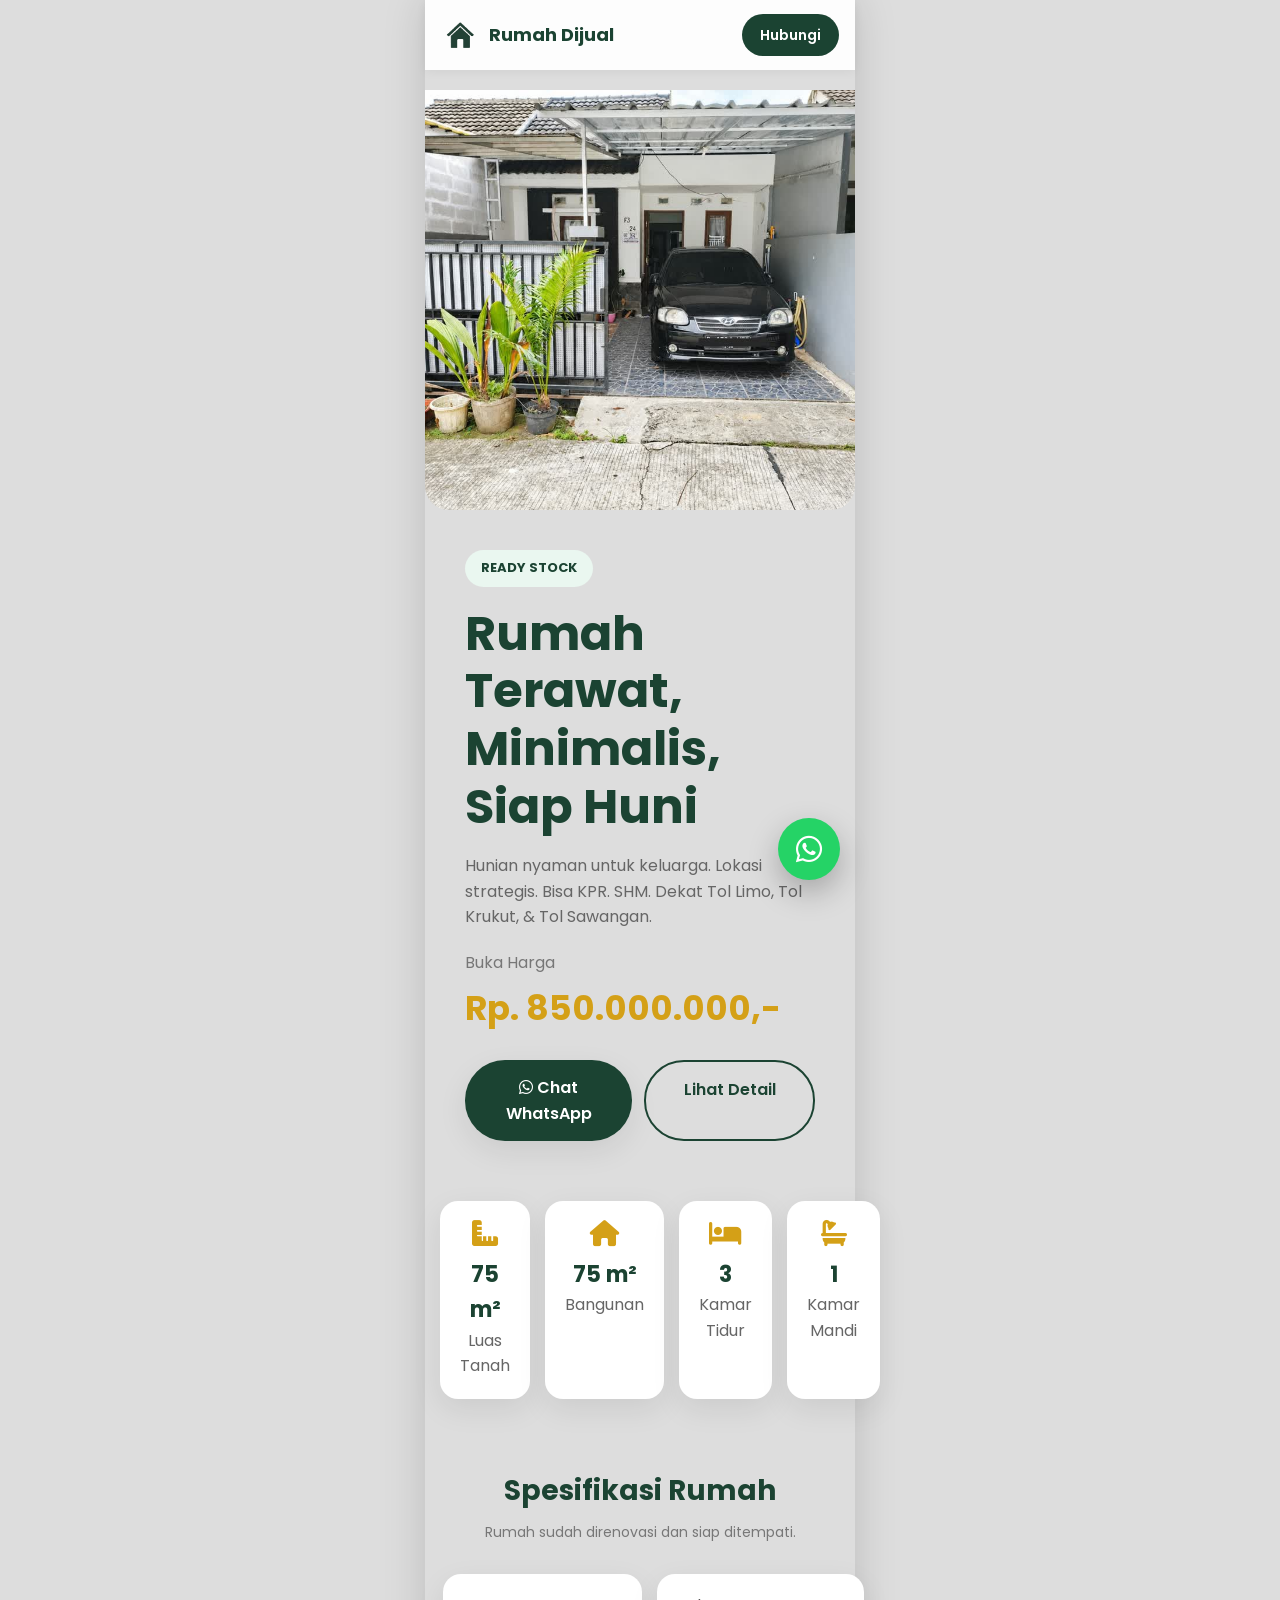
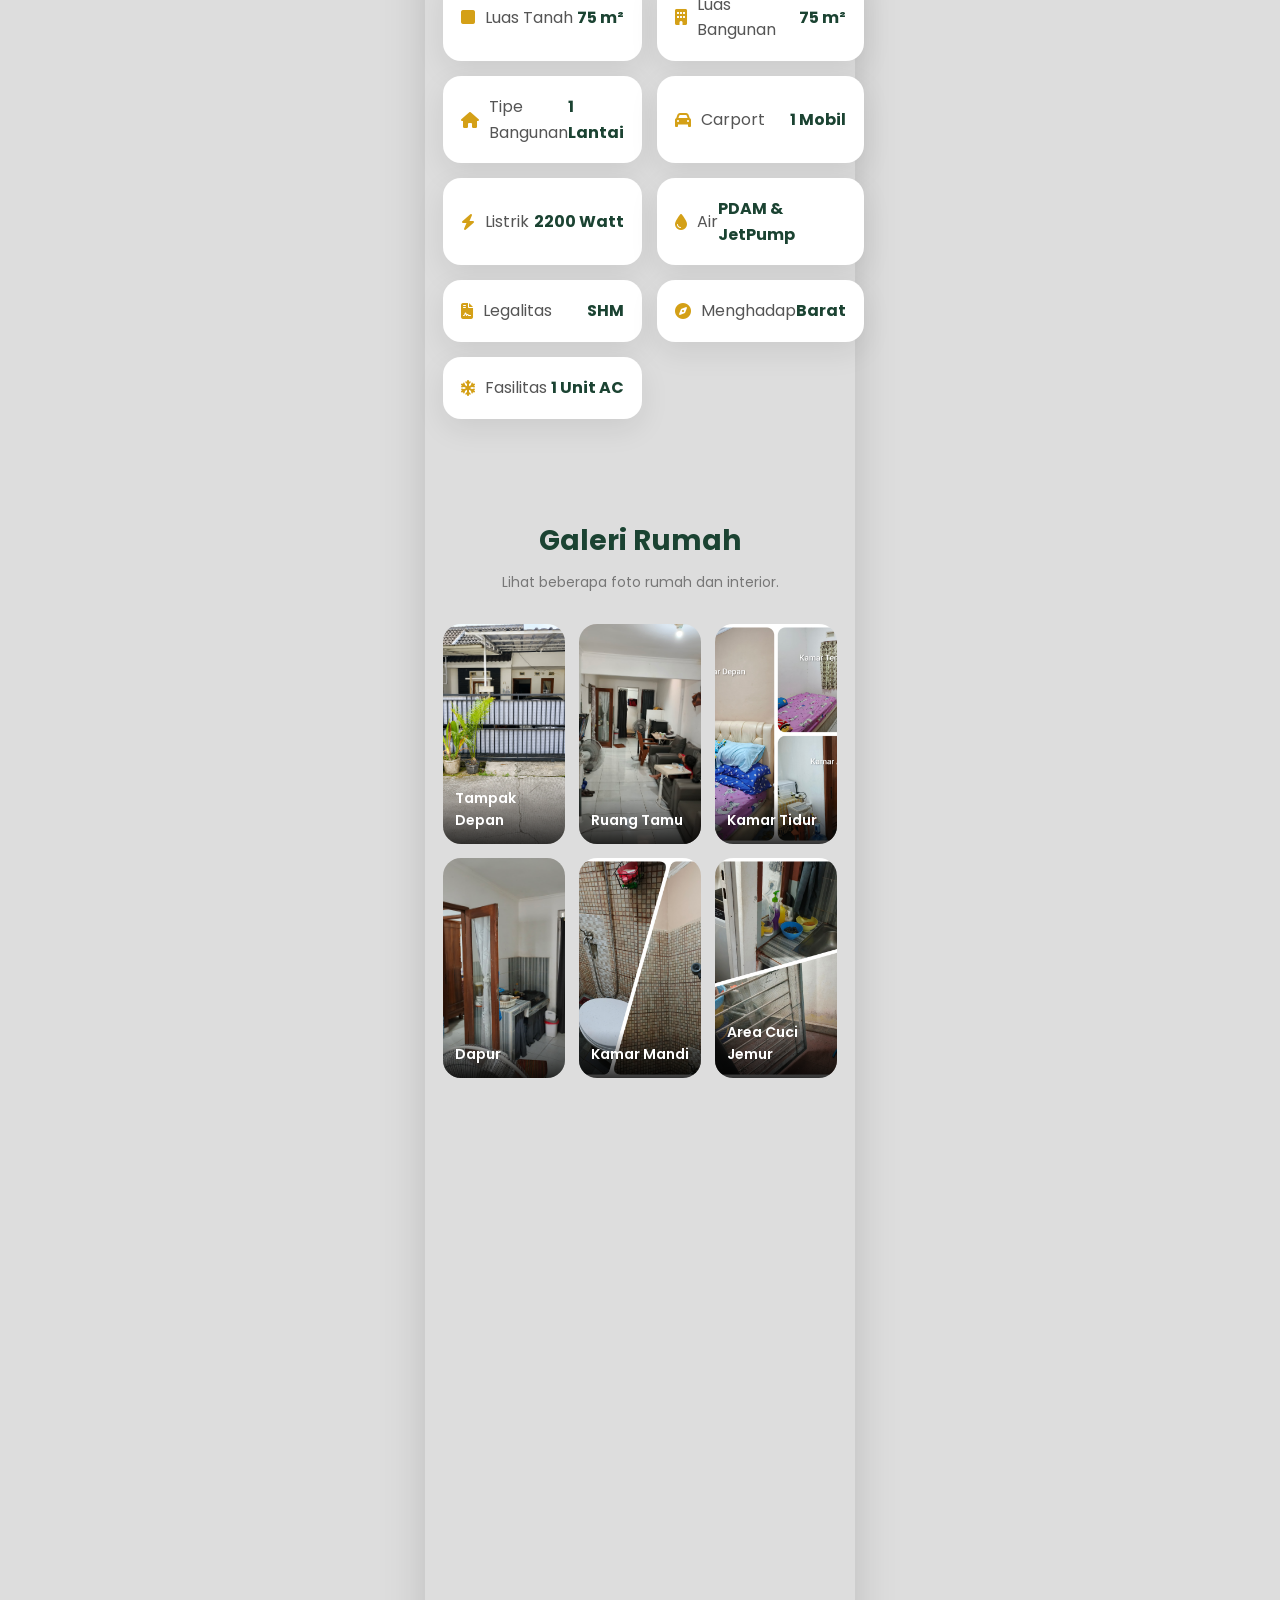
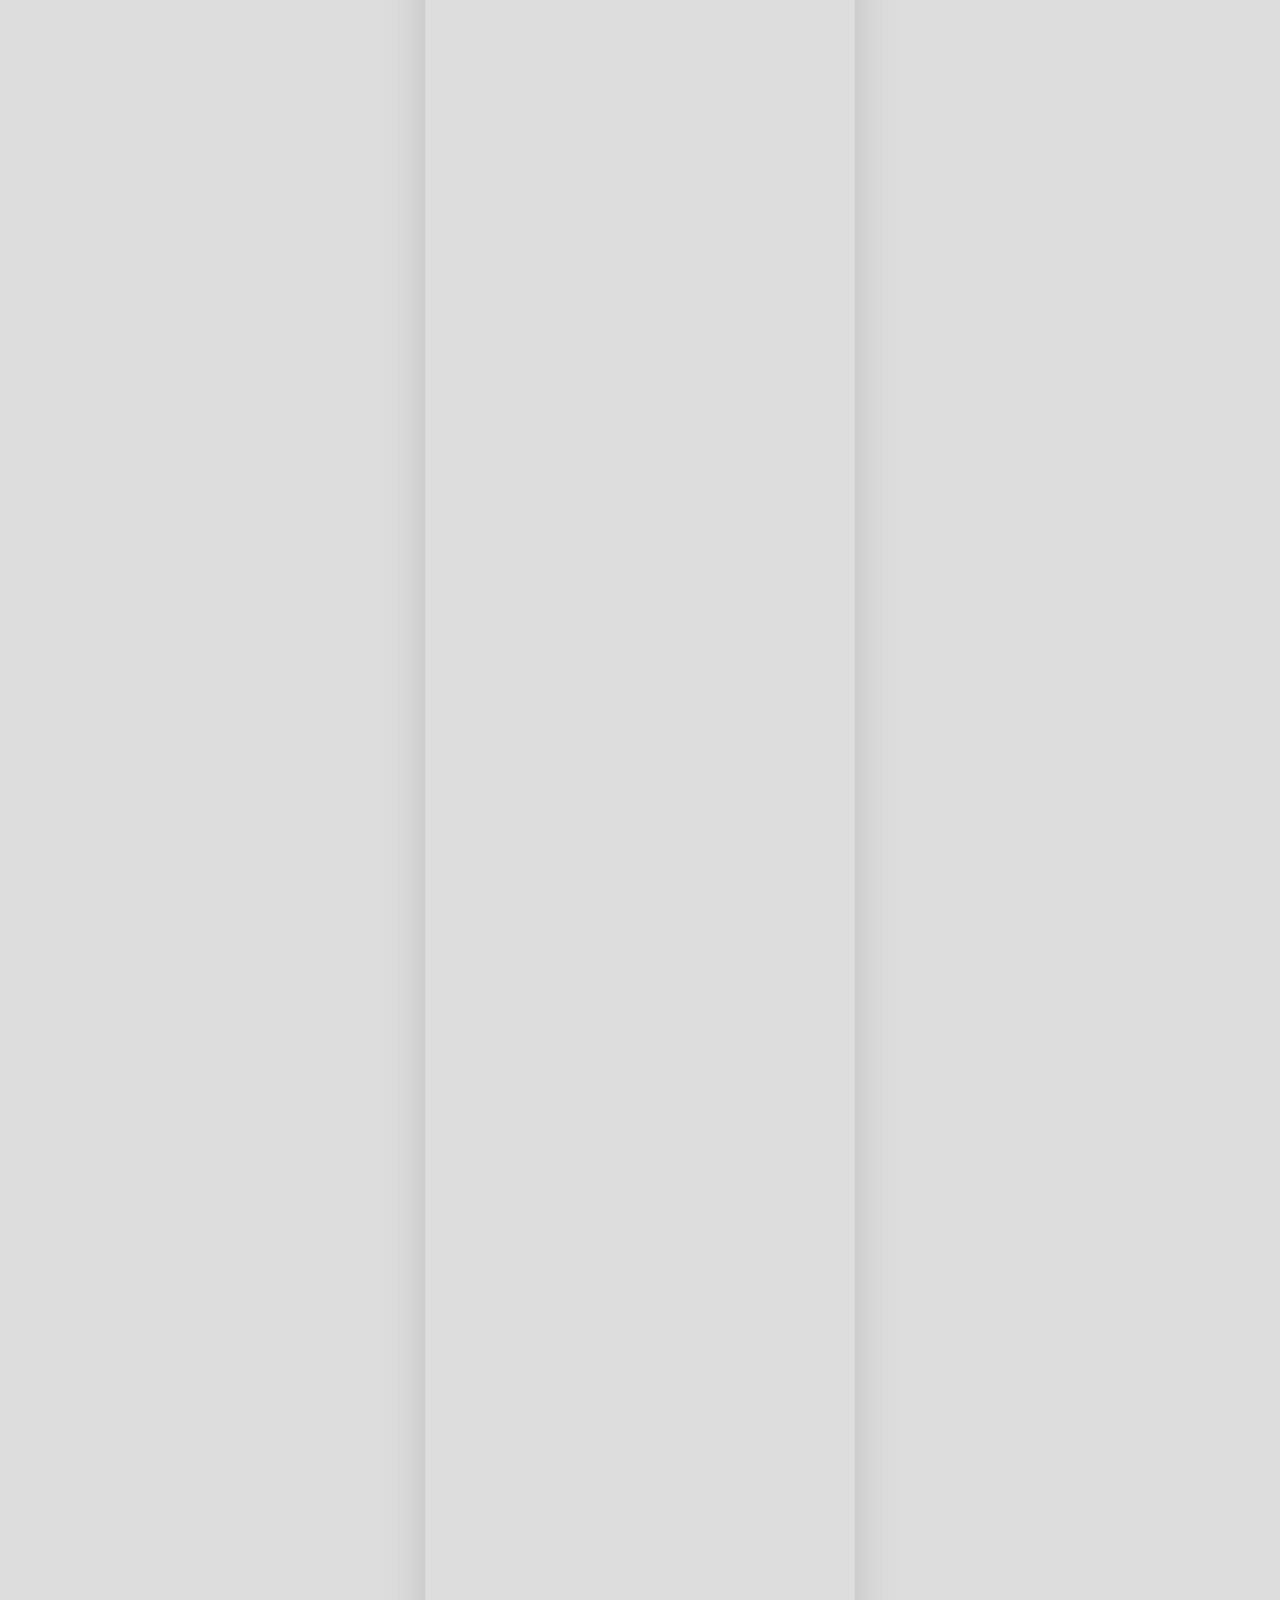
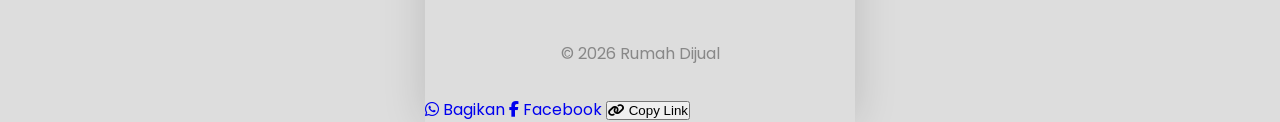
==== index.html @ dcd22172 "Update index.html" ====
<!DOCTYPE html>
<html lang="id">

<head>

    <!-- Primary Meta Tags -->
<meta charset="UTF-8">
<meta name="viewport" content="width=device-width, initial-scale=1.0">    
<title>
Rumah Dijual Cinere Residence Depok | SHM | 3 KT | Rp850 Juta
</title>
<meta name="title" content="Rumah Dijual, Siap Huni, Terawat, 850jt, Cinere Residence">

<!-- Open Graph / Facebook -->
<meta property="og:type" content="website">
<meta property="og:url" content="https://rontob.github.io/rumah-cires-f3-24/">
<meta property="og:title" content="Rumah Dijual, Siap Huni, Terawat, 850jt">
<meta property="og:description" content="Rumah Dijual, Siap Huni, Terawat, 850jt, di Cinere Residence, luas 75m².">
<meta property="og:image" content="https://rontob.github.io/rumah-cires-f3-24/images/cover.jpg">
<meta property="og:image:secure_url" content="https://rontob.github.io/rumah-cires-f3-24/images/cover.jpg">
<meta property="og:image:type" content="image/jpeg">
<meta property="og:site_name" content="Rumah Dijual, Siap Huni, Terawat, 850jt">
<meta property="og:locale" content="id_ID">

<!-- Twitter Card -->
<meta name="twitter:card" content="summary_large_image">
<meta name="twitter:url" content="https://rontob.github.io/rumah-cires-f3-24/">
<meta name="twitter:title" content="Rumah Dijual, Siap Huni, Terawat, 850jt, di Cinere Residence, luas 75m².">
<meta name="twitter:description" content="Rumah Dijual, Siap Huni, Terawat, 850jt, di Cinere Residence, luas 75m²..">
<meta name="twitter:image" content="https://rontob.github.io/rumah-cires-f3-24/images/cover.jpg">

<!-- Additional SEO -->
<meta name="keywords" content="rumah dijual Cinere Residence, rumah dijual Cinere, rumah siap huni, rumah SHM, rumah dekat tol Cinere, rumah Depok, rumah Limo, rumah Meruyung">
<meta name="author" content="Ronald 083897906925">
<meta name="robots" content="index, follow">

<link rel="canonical" href="https://rontob.github.io/rumah-cires-f3-24/">

<link rel="icon" type="image/png" href="images/logo.png">
    

    <meta name="description"
        content="Rumah dijual siap huni dengan lokasi strategis, SHM, bisa KPR, dekat sekolah, rumah sakit dan pusat perbelanjaan.">

    <meta name="theme-color"
        content="#1B4332">

    <!-- Google Font -->

    <link rel="preconnect"
        href="https://fonts.googleapis.com">

    <link rel="preconnect"
        href="https://fonts.gstatic.com"
        crossorigin>

    <link href="https://fonts.googleapis.com/css2?family=Poppins:wght@300;400;500;600;700;800&display=swap"
        rel="stylesheet">

    <!-- Font Awesome -->

    <link rel="stylesheet"
        href="https://cdnjs.cloudflare.com/ajax/libs/font-awesome/6.7.2/css/all.min.css">

    <!-- CSS -->

    <link rel="stylesheet"
        href="style.css">

</head>

<body>

<!-- ========================= -->

<header class="header">

<nav class="navbar">

<div class="logo">

<img src="images/logo.png"
     alt="Logo">

<span>Rumah Dijual</span>

</div>

<a href="https://wa.me/6283897906925?text=Halo%20Pak,%20saya%20tertarik%20dengan%20rumah%20di%20Cinere%20Residence."
class="btn-nav">

Hubungi

</a>

</nav>

</header>

<!-- ========================= -->

<section class="hero">

<img
src="images/cover.jpg"
alt="Rumah Dijual"
class="hero-image"
loading="eager" fetchpriority="high">

<div class="hero-content">

<span class="badge">

READY STOCK

</span>

<h1>

Rumah Terawat, Minimalis, Siap Huni

</h1>

<p>

Hunian nyaman untuk keluarga.

Lokasi strategis.

Bisa KPR.

SHM.

Dekat Tol Limo, Tol Krukut, & Tol Sawangan.

</p>

<div class="price">

Buka Harga

<strong>

Rp. 850.000.000,-

</strong>

</div>

<div class="hero-button">

<a

href="https://wa.me/6283897906925?text=Halo%20Pak,%20saya%20tertarik%20dengan%20rumah%20di%20Cinere%20Residence."

class="btn-primary">

<i class="fab fa-whatsapp"></i>

Chat WhatsApp

</a>

<a

href="#spesifikasi"

class="btn-secondary">

Lihat Detail

</a>

</div>

</div>

</section>

<!-- ========================= -->

<section class="quick-info">

<div class="item">

<i class="fa-solid fa-ruler-combined"></i>

<h3>

75 m²

</h3>

<p>

Luas Tanah

</p>

</div>

<div class="item">

<i class="fa-solid fa-house"></i>

<h3>

75 m²

</h3>

<p>

Bangunan

</p>

</div>

<div class="item">

<i class="fa-solid fa-bed"></i>

<h3>

3

</h3>

<p>

Kamar Tidur

</p>

</div>

<div class="item">

<i class="fa-solid fa-bath"></i>

<h3>

1

</h3>

<p>

Kamar Mandi

</p>

</div>

</section>

<!-- ========================= -->

<section
id="spesifikasi"
class="section">

<div class="section-title">

<h2>

Spesifikasi Rumah

</h2>

<p>

Rumah sudah direnovasi dan siap ditempati.

</p>

</div>

<div class="spec-card">

<div>

<i class="fa-solid fa-square"></i>

<span>

Luas Tanah

</span>

<strong>

75 m²

</strong>

</div>

<div>

<i class="fa-solid fa-building"></i>

<span>

Luas Bangunan

</span>

<strong>

75 m²

</strong>

</div>
    <div>

    <i class="fa-solid fa-house"></i>

    <span>

        Tipe Bangunan

    </span>

    <strong>

        1 Lantai

    </strong>

    </div>

<div>

<i class="fa-solid fa-car"></i>

<span>

Carport

</span>

<strong>

1 Mobil

</strong>

</div>

<div>

<i class="fa-solid fa-bolt"></i>

<span>

Listrik

</span>

<strong>

2200 Watt

</strong>

</div>

<div>

<i class="fa-solid fa-droplet"></i>

<span>

Air

</span>

<strong>

PDAM & JetPump

</strong>

</div>

<div>

<i class="fa-solid fa-file-contract"></i>

<span>

Legalitas

</span>

<strong>

SHM

</strong>

</div>
     <div>
        <i class="fa-solid fa-compass"></i>
        <span>Menghadap</span>
        <strong>Barat</strong>
    </div>

    <div>
        <i class="fa-solid fa-snowflake"></i>
        <span>Fasilitas</span>
        <strong>1 Unit AC</strong>
    </div>

</div>

</section>

<!-- ====== BAGIAN 2 DIMULAI DI SINI ====== -->


<!-- ========================= -->
<!-- GALERI -->
<!-- ========================= -->

    
    <section id="gallery" class="section">

    <div class="section-title">
        <h2>Galeri Rumah</h2>
        <p>Lihat beberapa foto rumah dan interior.</p>
    </div>

    <div class="gallery">

        <div class="gallery-item">
            <img src="images/depan.jpg"
                 alt="Tampak Depan Rumah"
                 loading="lazy"
                 onclick="openImage(this.src)">
            <div class="gallery-caption">Tampak Depan</div>
        </div>

        <div class="gallery-item">
            <img src="images/ruangtamu.jpg"
                 alt="Ruang Tamu"
                 loading="lazy"
                 onclick="openImage(this.src)">
            <div class="gallery-caption">Ruang Tamu</div>
        </div>

        <div class="gallery-item">
            <img src="images/kamartidur.jpg"
                 alt="Kamar Tidur"
                 loading="lazy"
                 onclick="openImage(this.src)">
            <div class="gallery-caption">Kamar Tidur</div>
        </div>

        <div class="gallery-item">
            <img src="images/dapur.jpg"
                 alt="Dapur"
                 loading="lazy"
                 onclick="openImage(this.src)">
            <div class="gallery-caption">Dapur</div>
        </div>

        <div class="gallery-item">
            <img src="images/kamarmandi.jpg"
                 alt="Kamar Mandi"
                 loading="lazy"
                 onclick="openImage(this.src)">
            <div class="gallery-caption">Kamar Mandi</div>
        </div>

        <div class="gallery-item">
            <img src="images/cuci.jpg"
                 alt="Area Cuci Jemur"
                 loading="lazy"
                 onclick="openImage(this.src)">
            <div class="gallery-caption">Area Cuci Jemur</div>
        </div>

    </div>

    </section>

<!-- ========================= -->
<!-- VIDEO -->
<!-- ========================= -->

<section class="section">

    <div class="section-title">

        <h2>Video Rumah</h2>

        <p>
            Tonton video rumah agar lebih jelas.
        </p>

    </div>

    <div class="video-box">

        <iframe
            src="https://www.youtube.com/embed/VIDEO_ID"
            title="Video Rumah"
            loading="lazy"
            allowfullscreen>
        </iframe>

    </div>

</section>


<!-- ========================= -->
<!-- KEUNGGULAN -->
<!-- ========================= -->

<section id="keunggulan" class="section">

    <div class="section-title">
        <h2>Kenapa Memilih Rumah Ini?</h2>
        <p>Beberapa keunggulan yang membuat rumah ini layak menjadi pilihan.</p>
    </div>

    <div class="feature-list">

        <div class="feature-item">
            <i class="fa-solid fa-location-dot"></i>
            <span>Dekat Jalan Raya (±1,2 km)</span>
        </div>

        <div class="feature-item">
            <i class="fa-solid fa-school"></i>
            <span>Dekat Sekolah</span>
        </div>

        <div class="feature-item">
            <i class="fa-solid fa-hospital"></i>
            <span>Dekat Klinik &amp; Rumah Sakit</span>
        </div>

        <div class="feature-item">
            <i class="fa-solid fa-cart-shopping"></i>
            <span>Dekat Mall &amp; Minimarket</span>
        </div>

        <div class="feature-item">
            <i class="fa-solid fa-shield"></i>
            <span>Lingkungan Aman dengan Keamanan 24 Jam</span>
        </div>

        <div class="feature-item">
            <i class="fa-solid fa-tree"></i>
            <span>Bebas Banjir</span>
        </div>

    </div>

</section>

<!-- ========================= -->
<!-- LOKASI -->
<!-- ========================= -->

<section id="lokasi" class="section">

    <div class="section-title">
        <h2>Lokasi Rumah</h2>
        <p>Lokasi strategis, mudah dijangkau, dan dekat berbagai fasilitas umum.</p>
    </div>

    <div class="map">

        <iframe
            src="https://www.google.com/maps/embed?pb=!1m17!1m12!1m3!1d3965.157348063048!2d106.76139607499174!3d-6.373677993616572!2m3!1f0!2f0!3f0!3m2!1i1024!2i768!4f13.1!3m2!1m1!2zNsKwMjInMjUuMiJTIDEwNsKwNDUnNTAuMyJF!5e0!3m2!1sen!2sid!4v1782669555324!5m2!1sen!2sid"
            loading="lazy"
            allowfullscreen
            referrerpolicy="strict-origin-when-cross-origin"
            title="Lokasi Rumah Dijual Cinere Residence">
        </iframe>

    </div>

</section>

<!-- ========================= -->
<!-- CALL TO ACTION -->
<!-- ========================= -->

<section class="cta">

<h2>

Tertarik Dengan Rumah Ini?

</h2>

<p>

Hubungi kami sekarang dan jadwalkan survey lokasi.

</p>

<a
href="https://wa.me/6283897906925?text=Halo%20Pak,%20saya%20tertarik%20dengan%20rumah%20di%20Cinere%20Residence."
class="btn-primary">

<i class="fab fa-whatsapp"></i>

Chat Sekarang

</a>

</section>

<!-- ========================= -->
<!-- FOOTER -->
<!-- ========================= -->

<footer>

<p>

© 2026 Rumah Dijual

</p>

</footer>

<!-- ========================= -->
<!-- FLOATING WHATSAPP -->
<!-- ========================= -->

<a
href="https://wa.me/6283897906925?text=Halo%20Pak,%20saya%20tertarik%20dengan%20rumah%20di%20Cinere%20Residence."
class="floating-wa">

<i class="fab fa-whatsapp"></i>

</a>

<script src="script.js"></script>
    <!-- LIGHTBOX -->

<div id="imageModal" class="image-modal">

    <span class="close-btn" onclick="closeImage()">&times;</span>

    <img id="modalImg">

</div>
    <!-- ========================= -->
<!-- SHARE -->
<!-- ========================= -->

<div class="share-buttons">

    <a href="#" id="shareWhatsapp" class="share-btn whatsapp">
        <i class="fab fa-whatsapp"></i>
        Bagikan
    </a>

    <a href="#" id="shareFacebook" class="share-btn facebook">
        <i class="fab fa-facebook-f"></i>
        Facebook
    </a>

    <button id="copyLink" class="share-btn copy">
        <i class="fa-solid fa-link"></i>
        Copy Link
    </button>

</div>

</body>
</html>
---- style.css ----
/* ======================================================
   LANDING PAGE RUMAH
   STYLE.CSS
   Mobile First
====================================================== */

/* =========================
   RESET
========================= */

*{
    margin:0;
    padding:0;
    box-sizing:border-box;
}

:root{
    --primary:#1B4332;
    --secondary:#D4A017;
    --white:#fff;
    --gray:#777;
    --light:#f5f5f5;
    --radius:18px;
    --shadow:0 10px 30px rgba(0,0,0,.08);
}

html{
    scroll-behavior:smooth;
}

body{
    font-family:'Poppins',sans-serif;
    background:#F7F8FA;
    color:#222;
    line-height:1.6;
}

img{
    width:100%;
    display:block;
    transition:.35s;
}

img:hover{
    filter:brightness(1.03);
}

a{
    text-decoration:none;
}

/* =========================
   SECTION
========================= */

.section{
    padding:50px 18px;
}

.section-title{
    text-align:center;
    margin-bottom:30px;
}

.section-title h2{
    font-size:28px;
    color:var(--primary);
    margin-bottom:8px;
}

.section-title p{
    color:var(--gray);
    font-size:14px;
}

/* =========================
   NAVBAR
========================= */

.header{
    position:fixed;
    top:0;
    left:0;
    width:100%;
    z-index:999;
    background:rgba(255,255,255,.92);
    backdrop-filter:blur(10px);
    box-shadow:0 2px 10px rgba(0,0,0,.05);
}

.navbar{
    height:70px;
    padding:0 16px;
    display:flex;
    justify-content:space-between;
    align-items:center;
}

.logo{
    display:flex;
    align-items:center;
    gap:10px;
    color:var(--primary);
    font-weight:700;
    font-size:18px;
}

.logo img{
    width:38px;
    height:38px;
    border-radius:50%;
}

.btn-nav{
    background:var(--primary);
    color:#fff;
    padding:10px 18px;
    border-radius:30px;
    font-size:14px;
    font-weight:600;
    transition:.3s;
}

.btn-nav:hover{
    background:#255b46;
}

/* =========================
   HERO
========================= */

.hero{
    padding-top:90px;
}

.hero-image{
    height:260px;
    object-fit:cover;
    border-radius:0 0 24px 24px;
}

.hero-content{
    padding:20px;
}

.badge{
    display:inline-block;
    background:#EAF7F0;
    color:var(--primary);
    padding:8px 16px;
    border-radius:30px;
    font-size:13px;
    font-weight:700;
    margin-bottom:18px;
}

.hero-content h1{
    font-size:34px;
    line-height:1.2;
    color:var(--primary);
    margin-bottom:18px;
}

.hero-content p{
    color:#666;
    margin-bottom:20px;
}

.price{
    margin-bottom:25px;
    color:#777;
}

.price strong{
    display:block;
    margin-top:5px;
    font-size:34px;
    color:var(--secondary);
}

/* =========================
   BUTTON
========================= */

.hero-button{
    display:flex;
    gap:12px;
    flex-wrap:wrap;
}

.btn-primary,
.btn-secondary{
    flex:1;
    padding:15px;
    border-radius:40px;
    text-align:center;
    font-weight:600;
    transition:.3s;
}

.btn-primary{
    background:var(--primary);
    color:#fff;
    box-shadow:var(--shadow);
}

.btn-primary:hover{
    transform:translateY(-3px);
}

.btn-secondary{
    border:2px solid var(--primary);
    color:var(--primary);
}

.btn-secondary:hover{
    background:var(--primary);
    color:#fff;
}

/* =========================
   QUICK INFO
========================= */

.quick-info{
    padding:20px 15px;
    display:grid;
    grid-template-columns:repeat(2,1fr);
    gap:15px;
}

.quick-info .item{
    background:#fff;
    border-radius:18px;
    padding:20px;
    text-align:center;
    box-shadow:var(--shadow);
    transition:.3s;
}

.quick-info .item:hover{
    transform:translateY(-5px);
}

.quick-info i{
    font-size:26px;
    color:var(--secondary);
    margin-bottom:10px;
}

.quick-info h3{
    font-size:22px;
    color:var(--primary);
}

.quick-info p{
    color:#666;
}

/* =========================
   SPESIFIKASI
========================= */

.spec-card{
    display:grid;
    gap:15px;
}

.spec-card div{
    background:#fff;
    padding:18px;
    border-radius:18px;
    display:flex;
    justify-content:space-between;
    align-items:center;
    box-shadow:var(--shadow);
}

.spec-card i{
    color:var(--secondary);
    margin-right:10px;
}

.spec-card span{
    flex:1;
    color:#555;
}

.spec-card strong{
    color:var(--primary);
}

/* =========================
   GALLERY
========================= */

.gallery{
    display:grid;
    grid-template-columns:repeat(2,1fr);
    gap:14px;
}

.gallery-item{
    position:relative;
    overflow:hidden;
    border-radius:18px;
}

.gallery-item img{
    height:170px;
    object-fit:cover;
    cursor:pointer;
    box-shadow:var(--shadow);
}

.gallery-item:hover img{
    transform:scale(1.05);
}

.gallery-caption{
    position:absolute;
    left:0;
    right:0;
    bottom:0;
    padding:12px;
    color:#fff;
    font-size:14px;
    font-weight:600;
    background:linear-gradient(transparent,rgba(0,0,0,.8));
}

/* =========================
   VIDEO
========================= */

.video-box{
    overflow:hidden;
    border-radius:22px;
    box-shadow:var(--shadow);
}

.video-box iframe{
    width:100%;
    aspect-ratio:16/9;
    border:none;
}

/* =========================
   FEATURE
========================= */

.feature-list{
    display:grid;
    gap:15px;
}

.feature-item{
    background:#fff;
    padding:18px;
    border-radius:18px;
    display:flex;
    align-items:center;
    gap:15px;
    font-weight:500;
    box-shadow:var(--shadow);
    transition:.3s;
}

.feature-item:hover{
    transform:translateY(-4px);
}

.feature-item i{
    width:30px;
    text-align:center;
    color:var(--secondary);
    font-size:24px;
}

/* =========================
   MAP
========================= */

.map{
    overflow:hidden;
    border-radius:22px;
    box-shadow:var(--shadow);
}

.map iframe{
    width:100%;
    height:320px;
    border:0;
}

/* =========================
   CTA
========================= */

.cta{
    margin:40px 18px;
    padding:35px 20px;
    text-align:center;
    border-radius:25px;
    color:#fff;
    background:linear-gradient(135deg,var(--primary),#295845);
}

.cta h2{
    font-size:28px;
    margin-bottom:10px;
}

.cta p{
    margin-bottom:25px;
}

/* =========================
   FOOTER
========================= */

footer{
    padding:30px;
    text-align:center;
    color:#888;
}

/* =========================
   FLOATING WA
========================= */

.floating-wa{
    position:fixed;
    right:18px;
    bottom:20px;
    width:62px;
    height:62px;
    border-radius:50%;
    background:#25D366;
    display:flex;
    justify-content:center;
    align-items:center;
    font-size:30px;
    color:#fff;
    box-shadow:0 12px 30px rgba(0,0,0,.25);
    z-index:999;
    animation:waFloat 2s infinite;
}

@keyframes waFloat{
    0%,100%{transform:translateY(0);}
    50%{transform:translateY(-6px);}
}

/* =========================
   SCROLL ANIMATION
========================= */

.hidden{
    opacity:0;
    transform:translateY(30px);
    transition:.8s;
}

.show{
    opacity:1;
    transform:translateY(0);
}

/* =========================
   LIGHTBOX
========================= */

.image-modal{
    position:fixed;
    inset:0;
    background:rgba(0,0,0,.9);
    display:none;
    justify-content:center;
    align-items:center;
    padding:20px;
    z-index:99999;
}

.image-modal img{
    max-width:100%;
    max-height:90%;
    border-radius:20px;
    animation:zoom .3s;
}

.close-btn{
    position:absolute;
    top:20px;
    right:25px;
    color:#fff;
    font-size:45px;
    cursor:pointer;
}

@keyframes zoom{
    from{
        transform:scale(.7);
        opacity:0;
    }
    to{
        transform:scale(1);
        opacity:1;
    }
}

/* =========================
   SCROLLBAR
========================= */

::-webkit-scrollbar{
    width:8px;
}

::-webkit-scrollbar-thumb{
    background:var(--primary);
    border-radius:20px;
}

::-webkit-scrollbar-track{
    background:#eee;
}

/* =========================
   TABLET
========================= */

@media (min-width:768px){

.hero-image{
    height:420px;
}

.hero-content{
    padding:40px;
}

.hero-content h1{
    font-size:48px;
}

.quick-info{
    grid-template-columns:repeat(4,1fr);
}

.spec-card{
    grid-template-columns:repeat(2,1fr);
}

.gallery{
    grid-template-columns:repeat(3,1fr);
}

.gallery-item img{
    height:220px;
}

}

/* =========================
   DESKTOP
========================= */

@media (min-width:1024px){

body{
    max-width:430px;
    margin:auto;
    background:#ddd;
    min-height:100vh;
    box-shadow:0 0 40px rgba(0,0,0,.15);
}

.header{
    max-width:430px;
    left:50%;
    transform:translateX(-50%);
}

.floating-wa{
    right:calc(50% - 200px);
}

   }
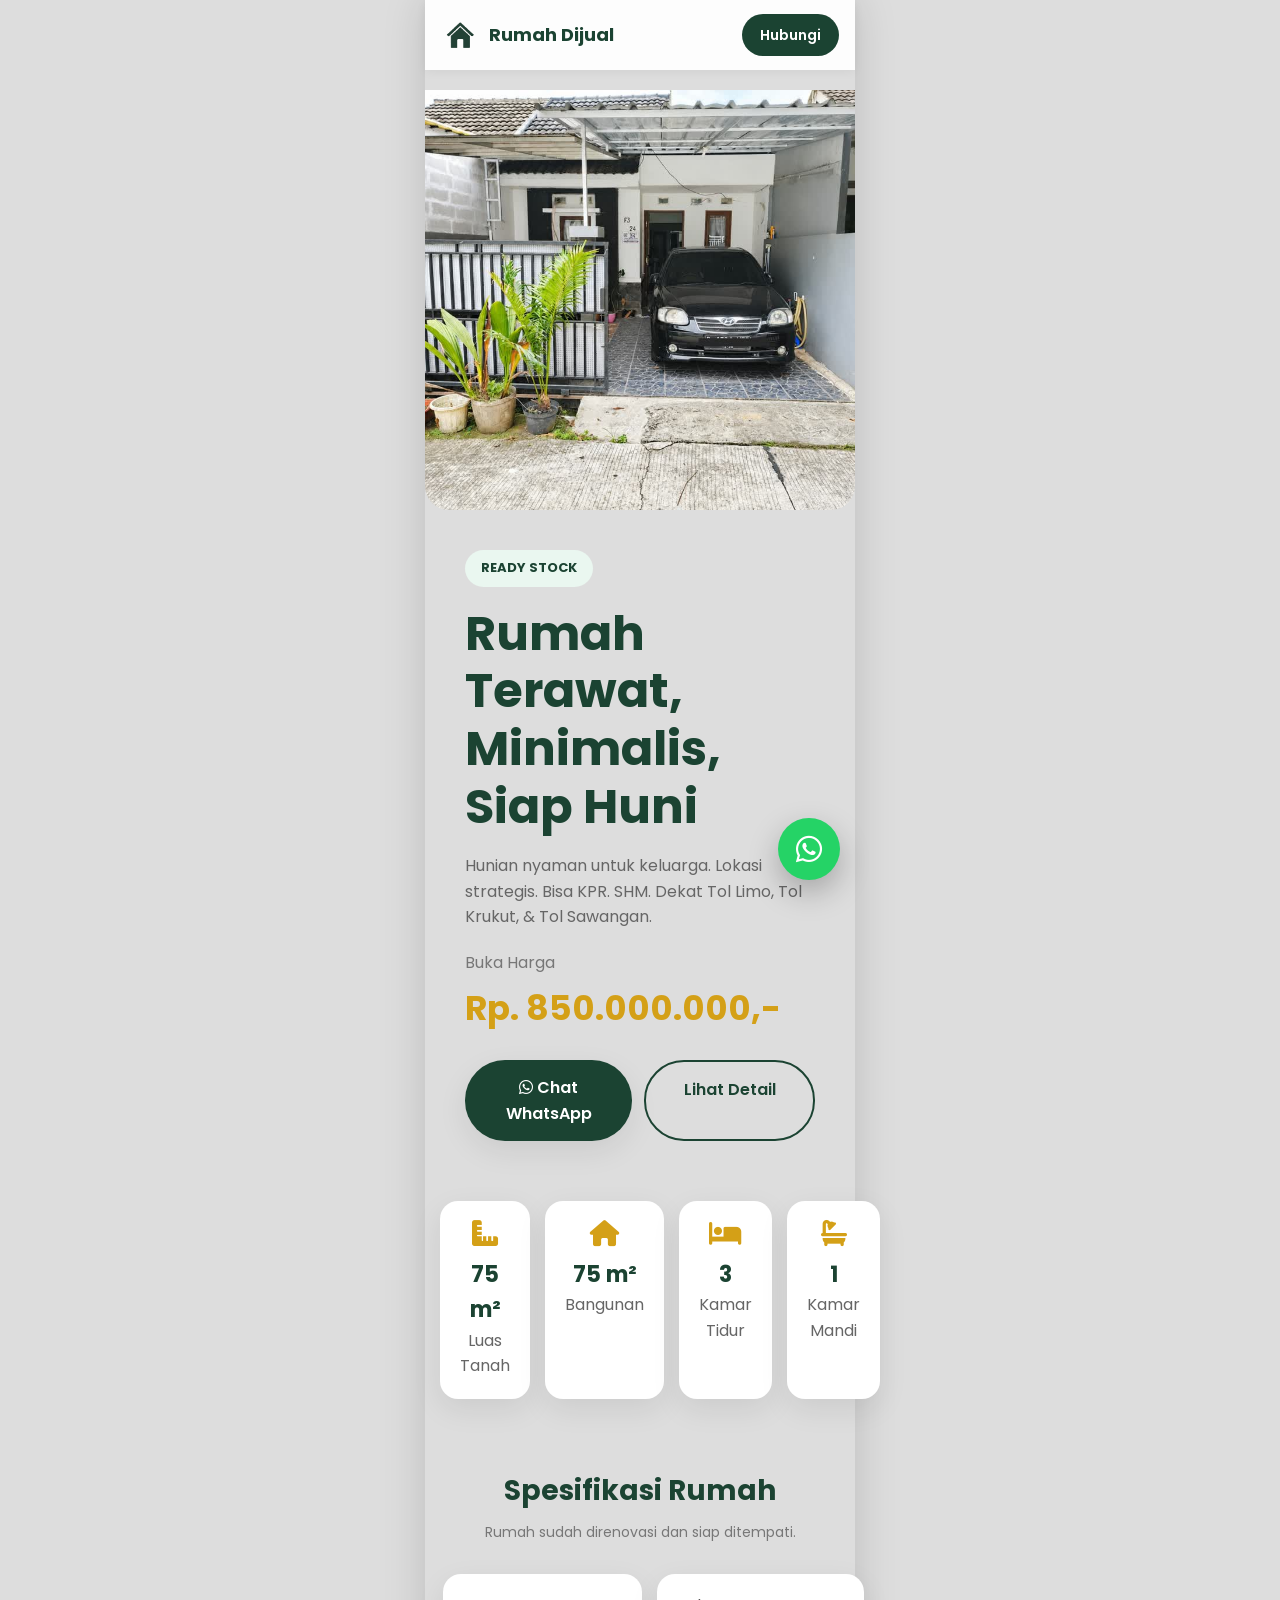
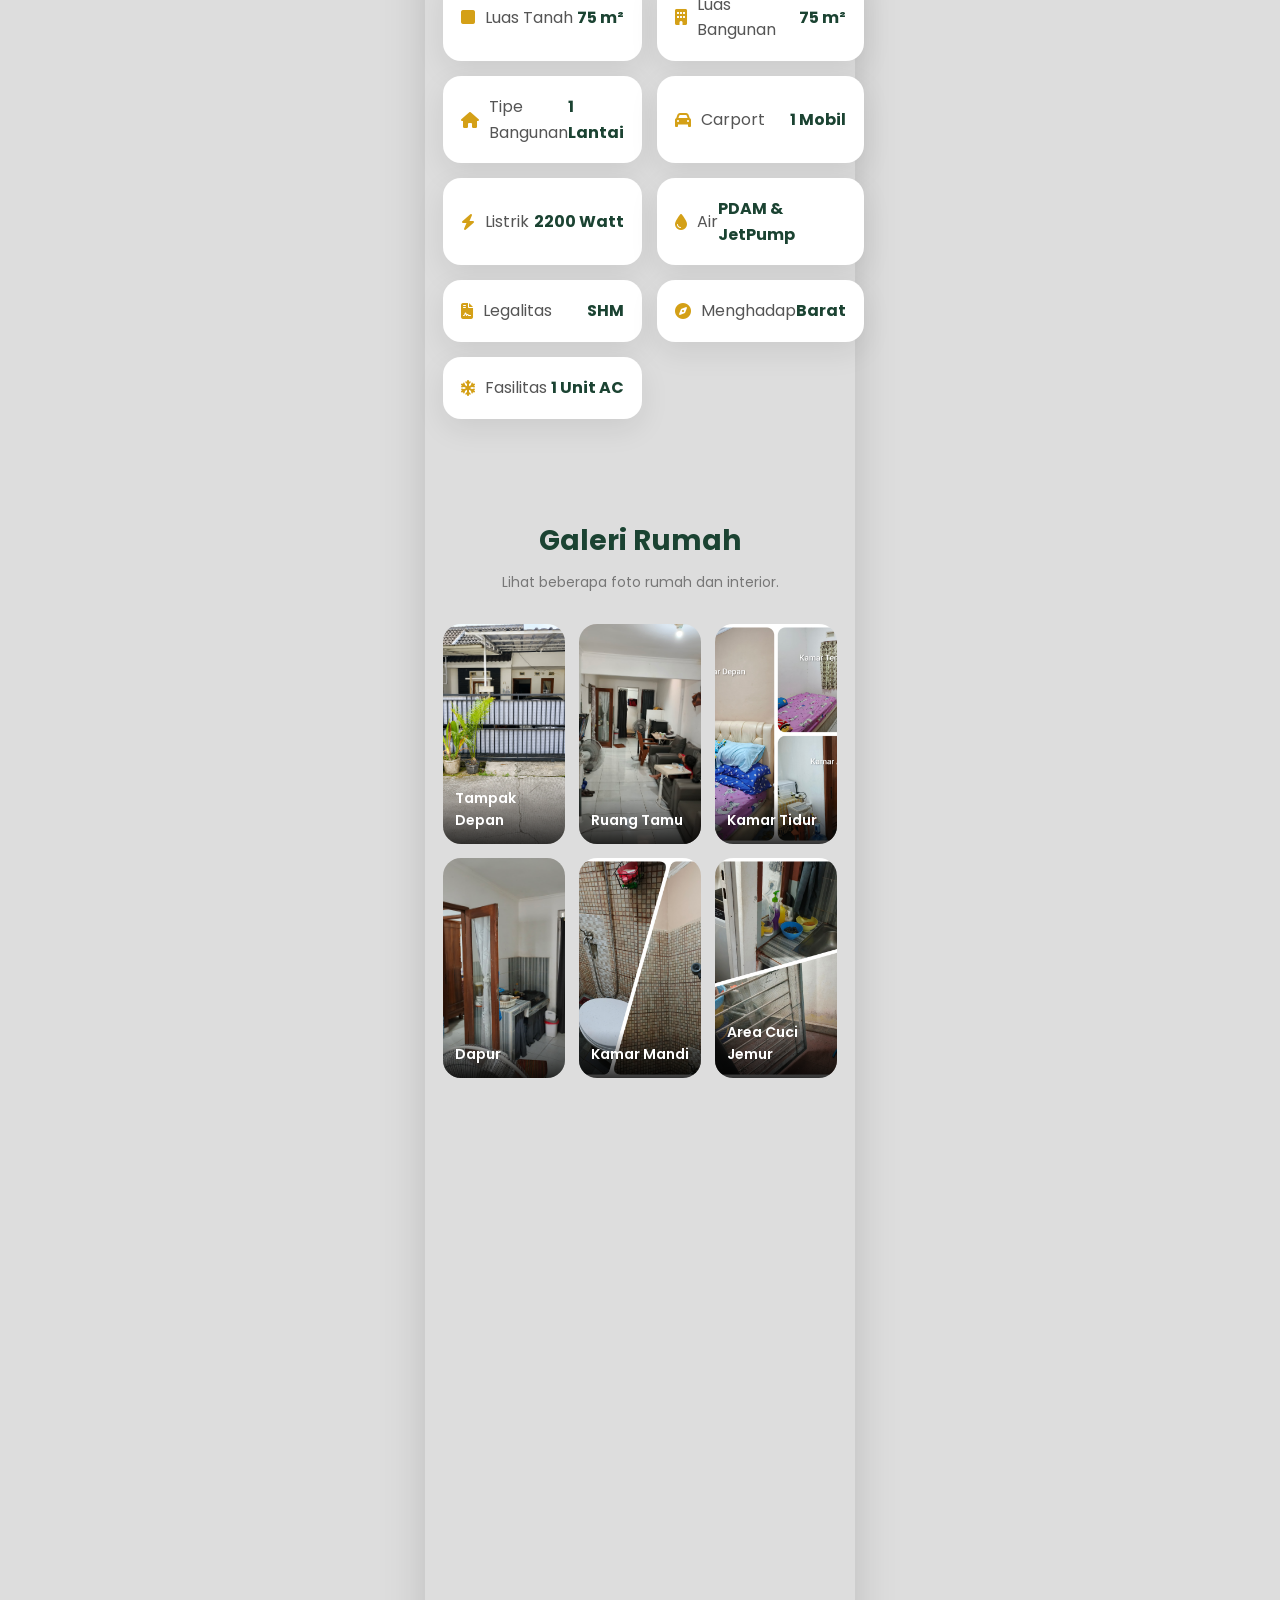
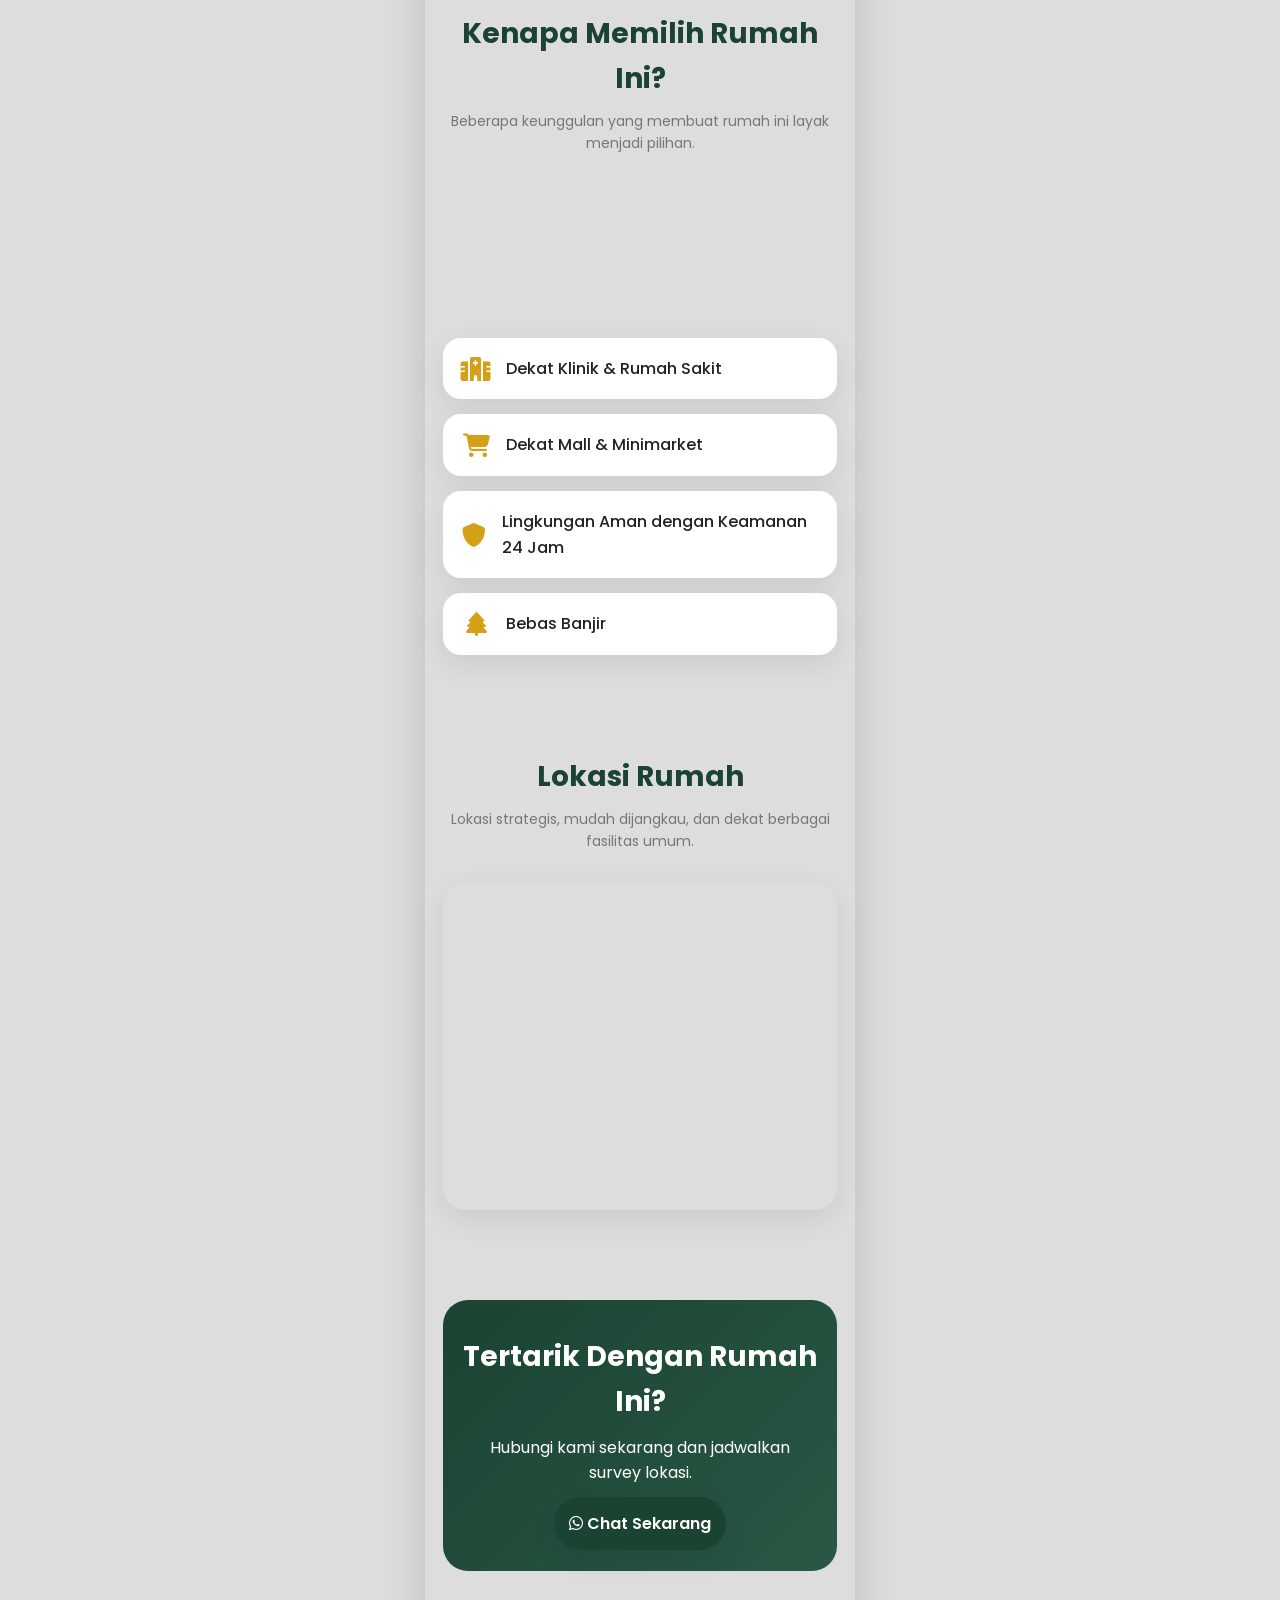
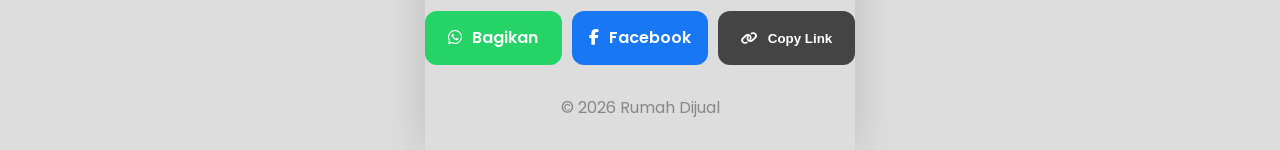
==== commit e6bb5806: "Add share buttons and copy link functionality Added share buttons for WhatsApp and Facebook, and a c" ====
--- a/index.html
+++ b/index.html
@@ -619,43 +619,7 @@
 </a>
 
 </section>
-
-<!-- ========================= -->
-<!-- FOOTER -->
-<!-- ========================= -->
-
-<footer>
-
-<p>
-
-© 2026 Rumah Dijual
-
-</p>
-
-</footer>
-
-<!-- ========================= -->
-<!-- FLOATING WHATSAPP -->
-<!-- ========================= -->
-
-<a
-href="https://wa.me/6283897906925?text=Halo%20Pak,%20saya%20tertarik%20dengan%20rumah%20di%20Cinere%20Residence."
-class="floating-wa">
-
-<i class="fab fa-whatsapp"></i>
-
-</a>
-
-<script src="script.js"></script>
-    <!-- LIGHTBOX -->
-
-<div id="imageModal" class="image-modal">
-
-    <span class="close-btn" onclick="closeImage()">&times;</span>
-
-    <img id="modalImg">
-
-</div>
+    </div>
     <!-- ========================= -->
 <!-- SHARE -->
 <!-- ========================= -->
@@ -679,5 +643,42 @@
 
 </div>
 
+<!-- ========================= -->
+<!-- FOOTER -->
+<!-- ========================= -->
+
+<footer>
+
+<p>
+
+© 2026 Rumah Dijual
+
+</p>
+
+</footer>
+
+<!-- ========================= -->
+<!-- FLOATING WHATSAPP -->
+<!-- ========================= -->
+
+<a
+href="https://wa.me/6283897906925?text=Halo%20Pak,%20saya%20tertarik%20dengan%20rumah%20di%20Cinere%20Residence."
+class="floating-wa">
+
+<i class="fab fa-whatsapp"></i>
+
+</a>
+
+<script src="script.js"></script>
+    <!-- LIGHTBOX -->
+
+<div id="imageModal" class="image-modal">
+
+    <span class="close-btn" onclick="closeImage()">&times;</span>
+
+    <img id="modalImg">
+
+</div>
+
 </body>
 </html>
--- a/style.css
+++ b/style.css
@@ -587,3 +587,45 @@
 }
 
    }
+/* ==========================
+   SHARE BUTTONS
+========================== */
+
+.share-buttons{
+    display:flex;
+    gap:10px;
+    flex-wrap:wrap;
+    margin-top:20px;
+}
+
+.share-btn{
+    flex:1;
+    padding:14px;
+    border:none;
+    border-radius:12px;
+    text-align:center;
+    color:#fff;
+    font-weight:600;
+    cursor:pointer;
+    transition:.3s;
+}
+
+.share-btn i{
+    margin-right:6px;
+}
+
+.whatsapp{
+    background:#25D366;
+}
+
+.facebook{
+    background:#1877F2;
+}
+
+.copy{
+    background:#444;
+}
+
+.share-btn:hover{
+    transform:translateY(-3px);
+}
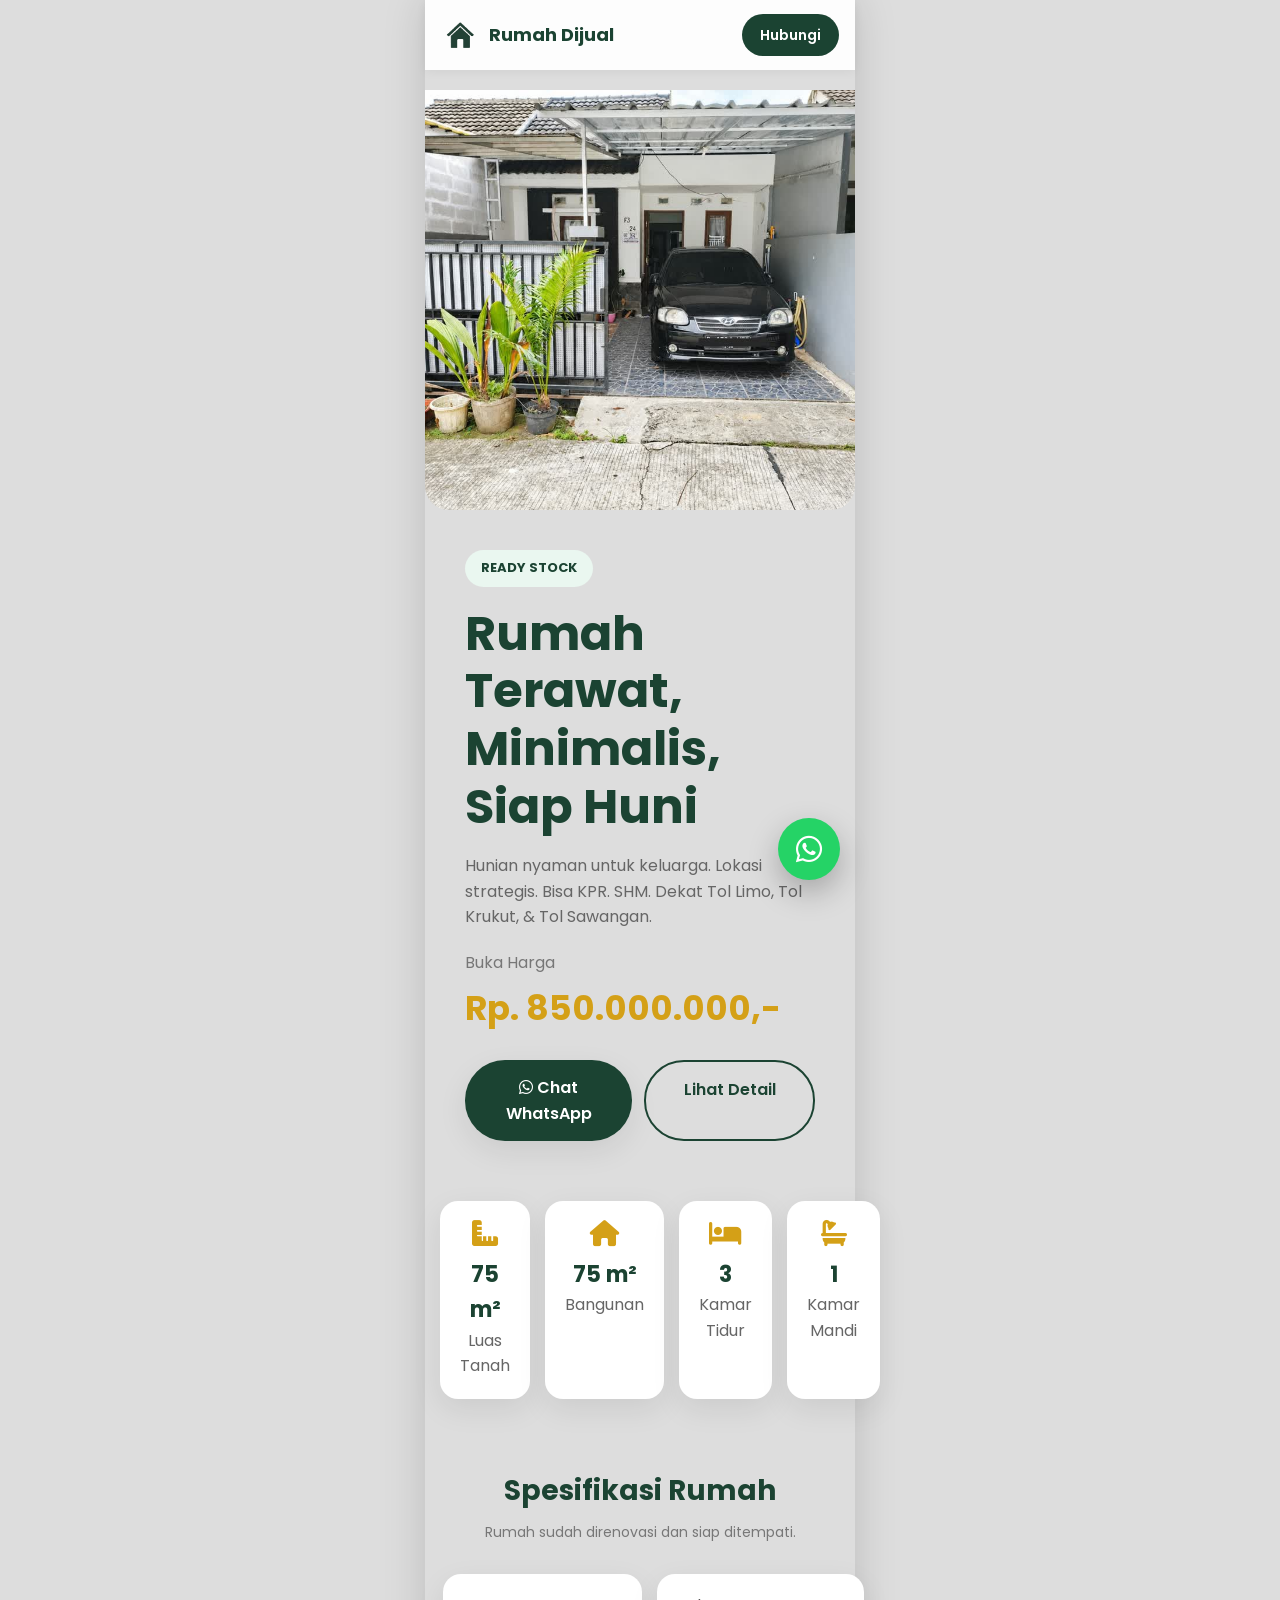
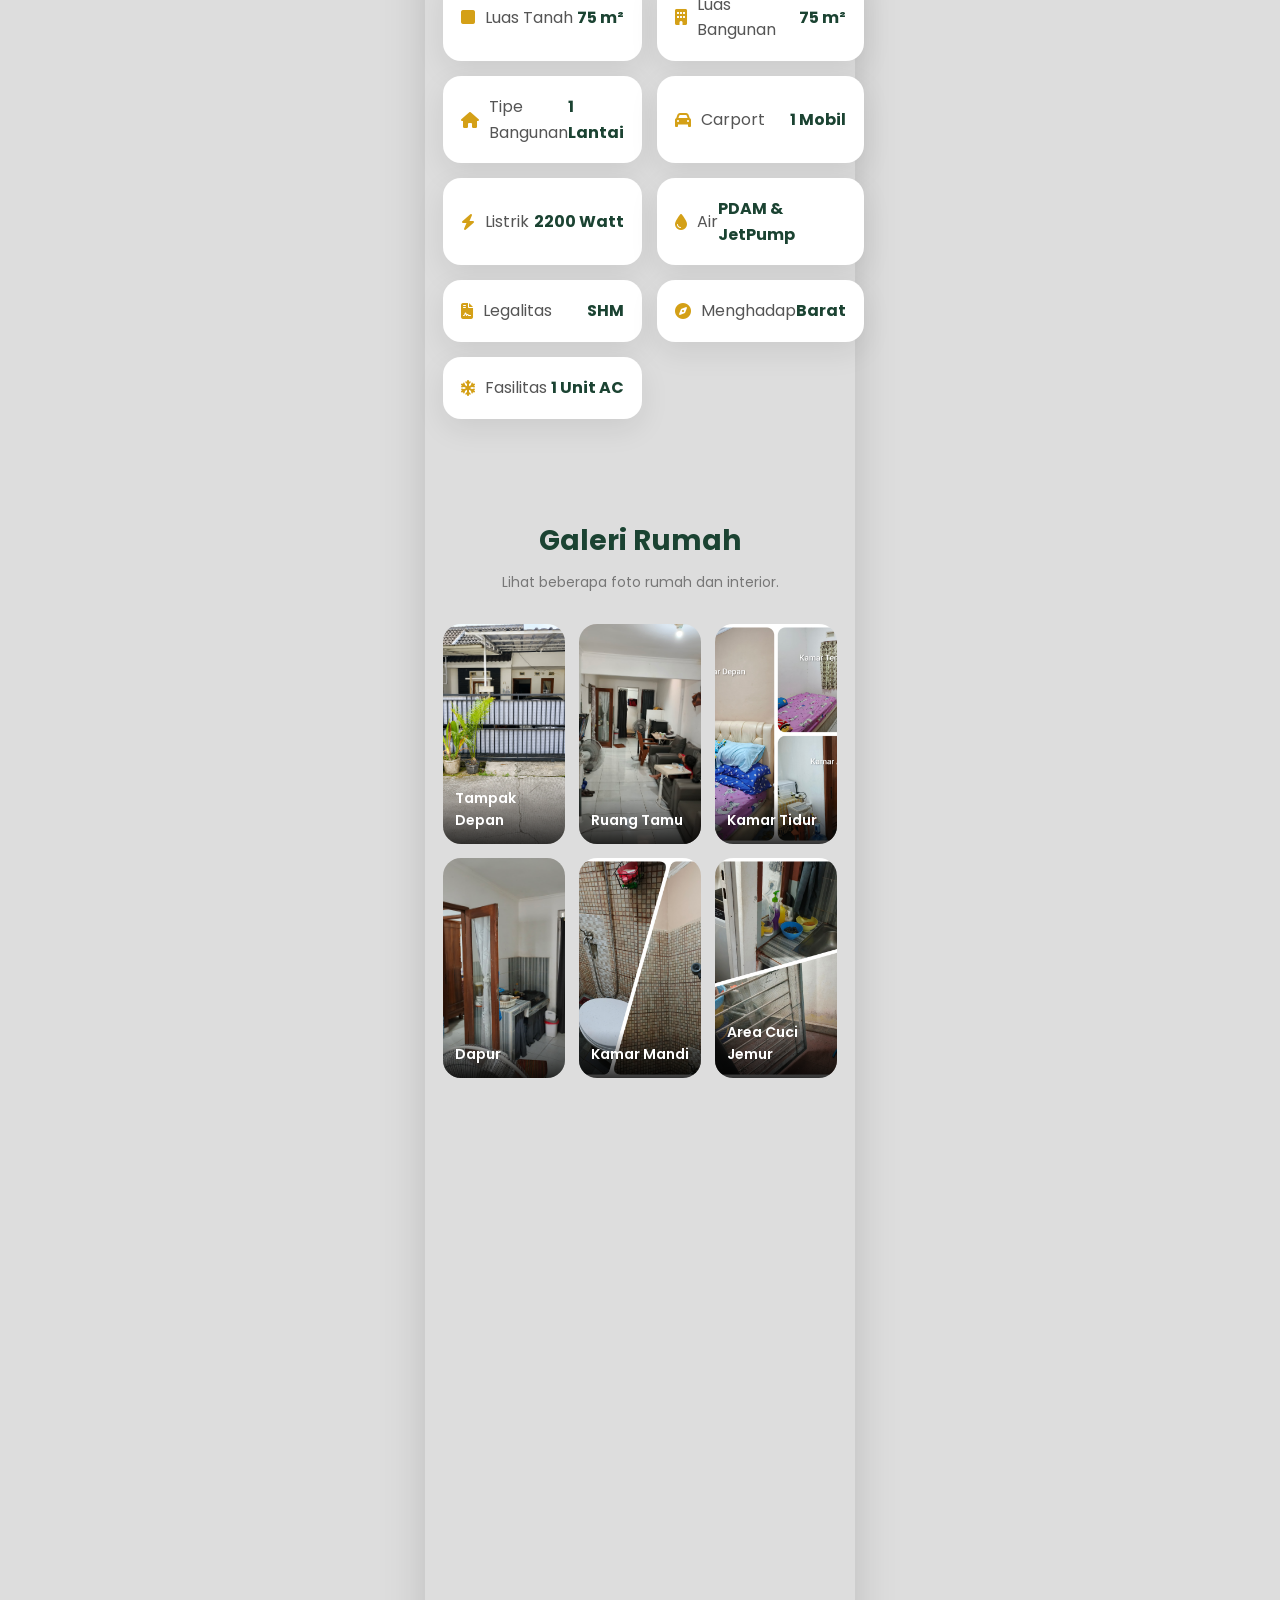
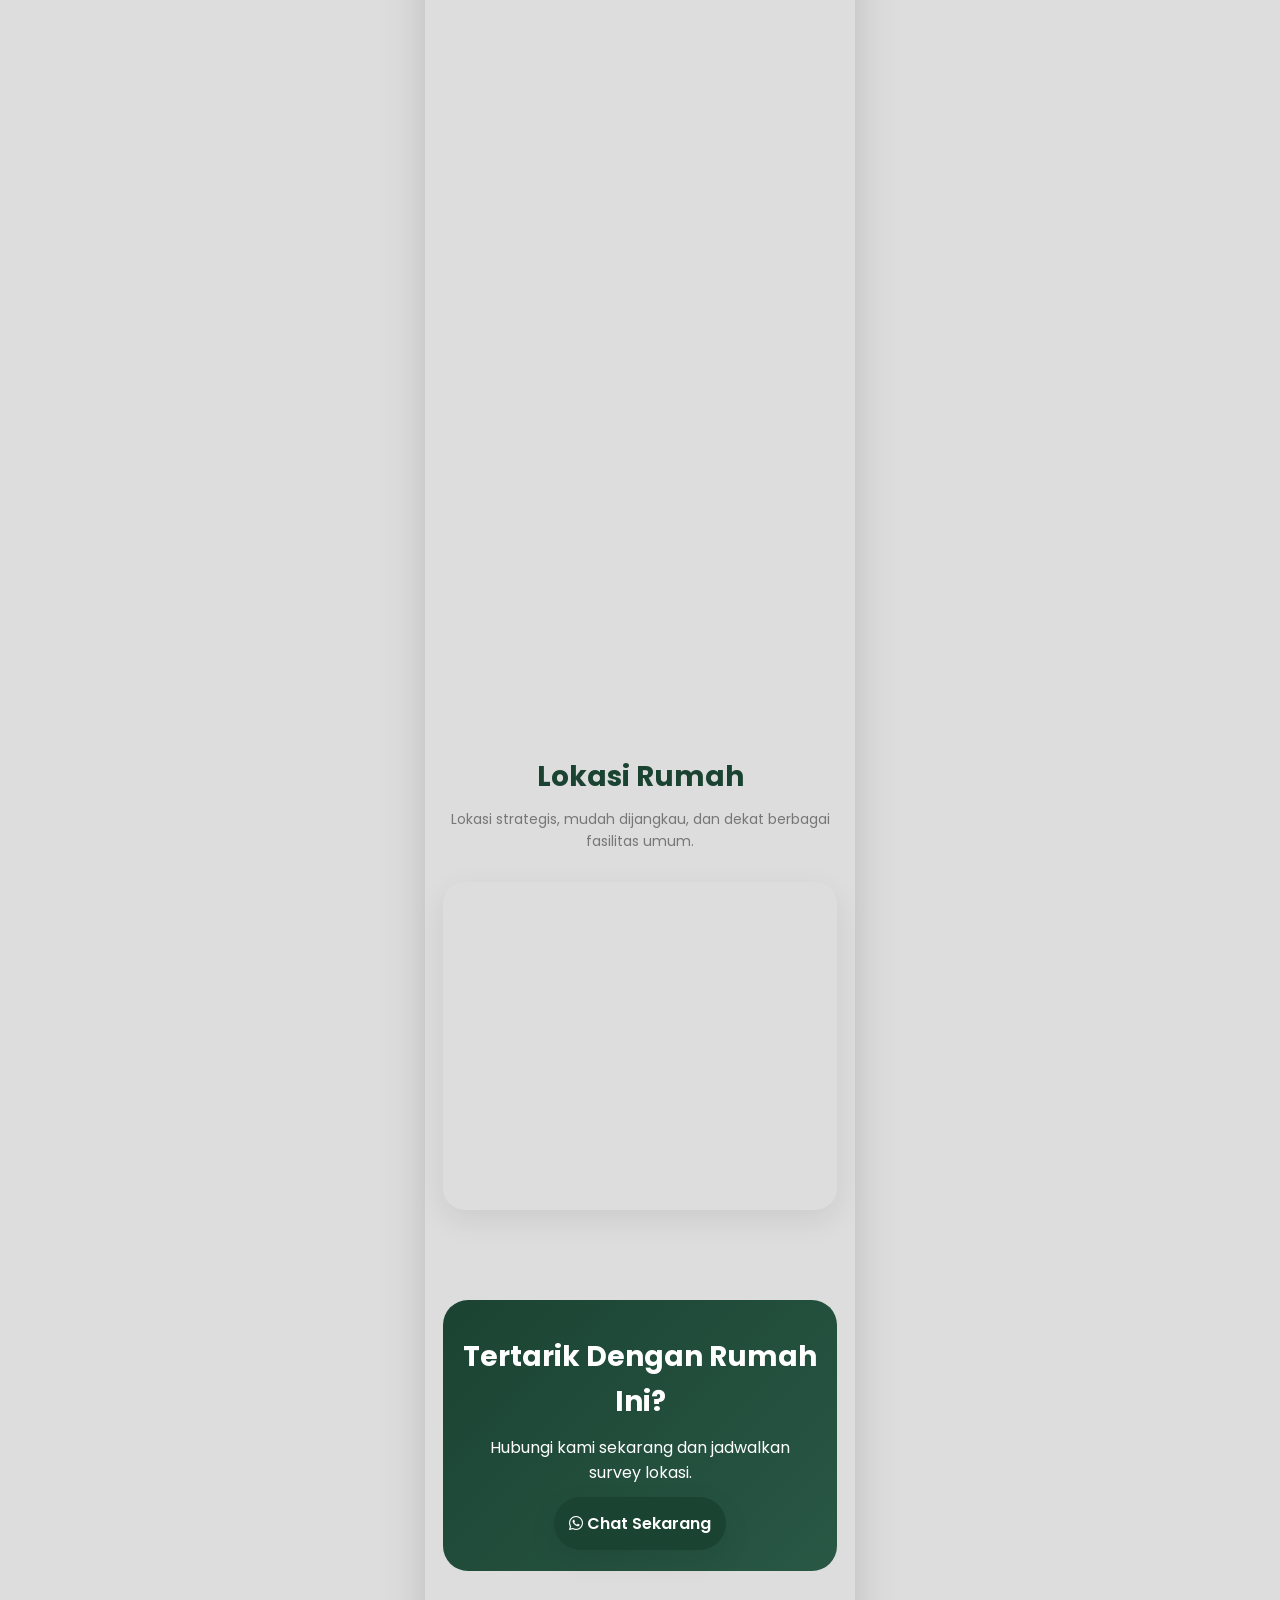
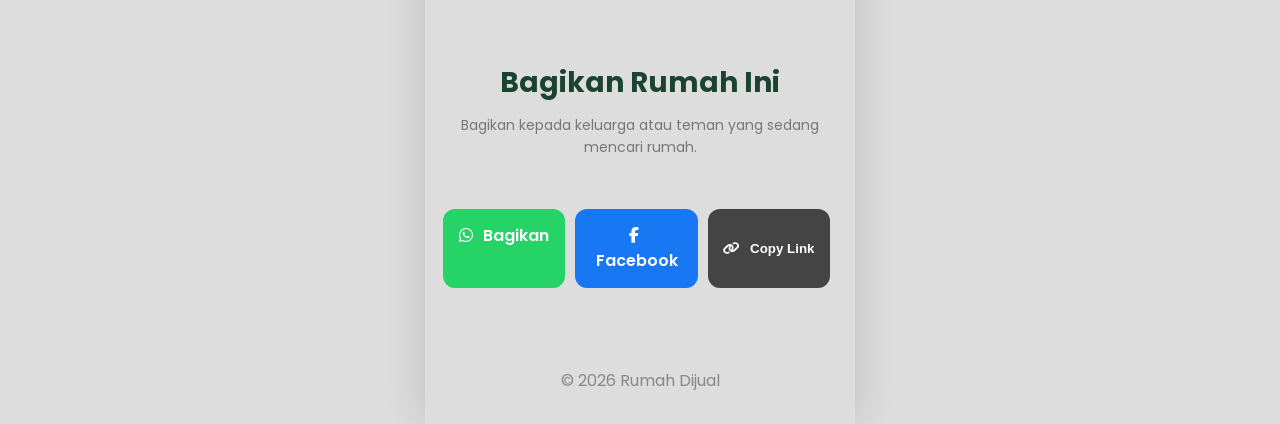
==== commit c8acf413: "Update index.html" ====
--- a/index.html
+++ b/index.html
@@ -619,12 +619,21 @@
 </a>
 
 </section>
-    </div>
+    
     <!-- ========================= -->
 <!-- SHARE -->
 <!-- ========================= -->
 
-<div class="share-buttons">
+
+    <section class="section">
+
+    <div class="section-title">
+        <h2>Bagikan Rumah Ini</h2>
+        <p>Bagikan kepada keluarga atau teman yang sedang mencari rumah.</p>
+    </div>
+
+    <div class="share-buttons">
+        <div class="share-buttons">
 
     <a href="#" id="shareWhatsapp" class="share-btn whatsapp">
         <i class="fab fa-whatsapp"></i>
@@ -640,7 +649,9 @@
         <i class="fa-solid fa-link"></i>
         Copy Link
     </button>
-
+ </div>
+
+    </section>
 </div>
 
 <!-- ========================= -->
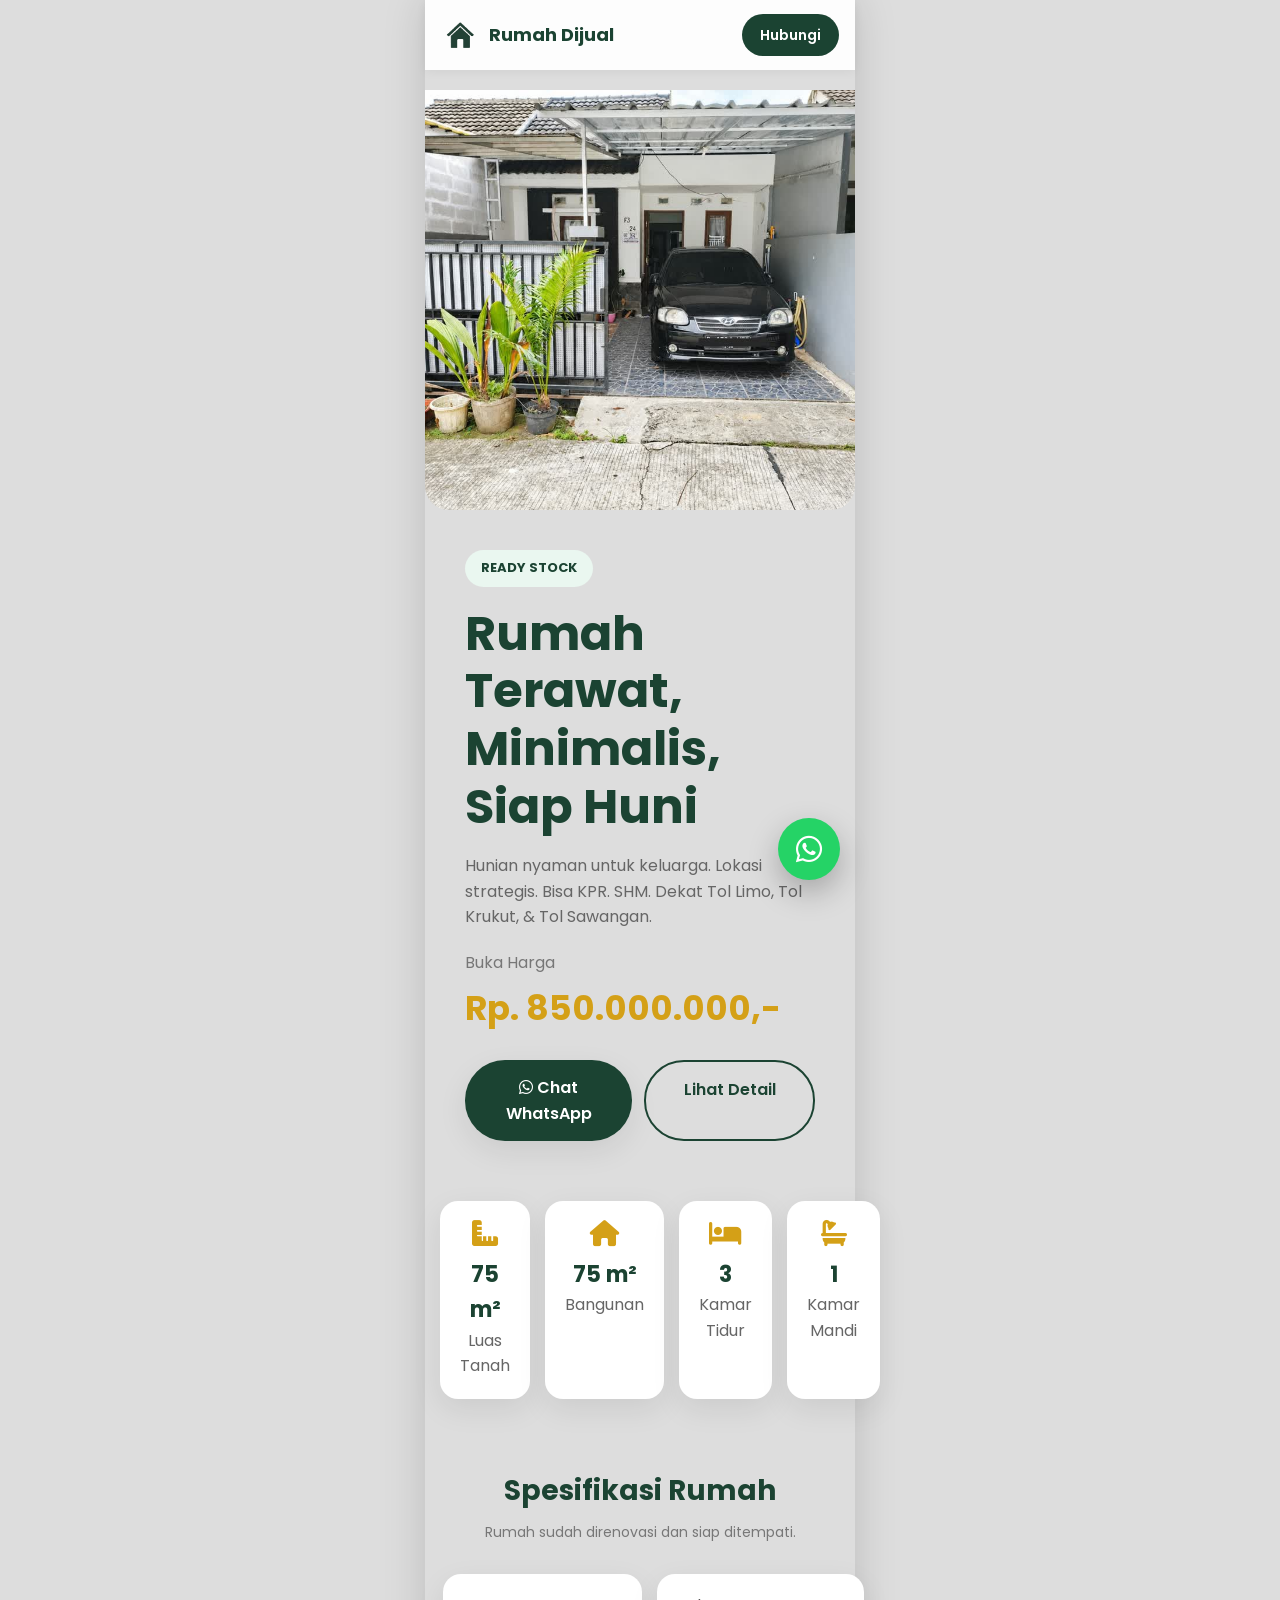
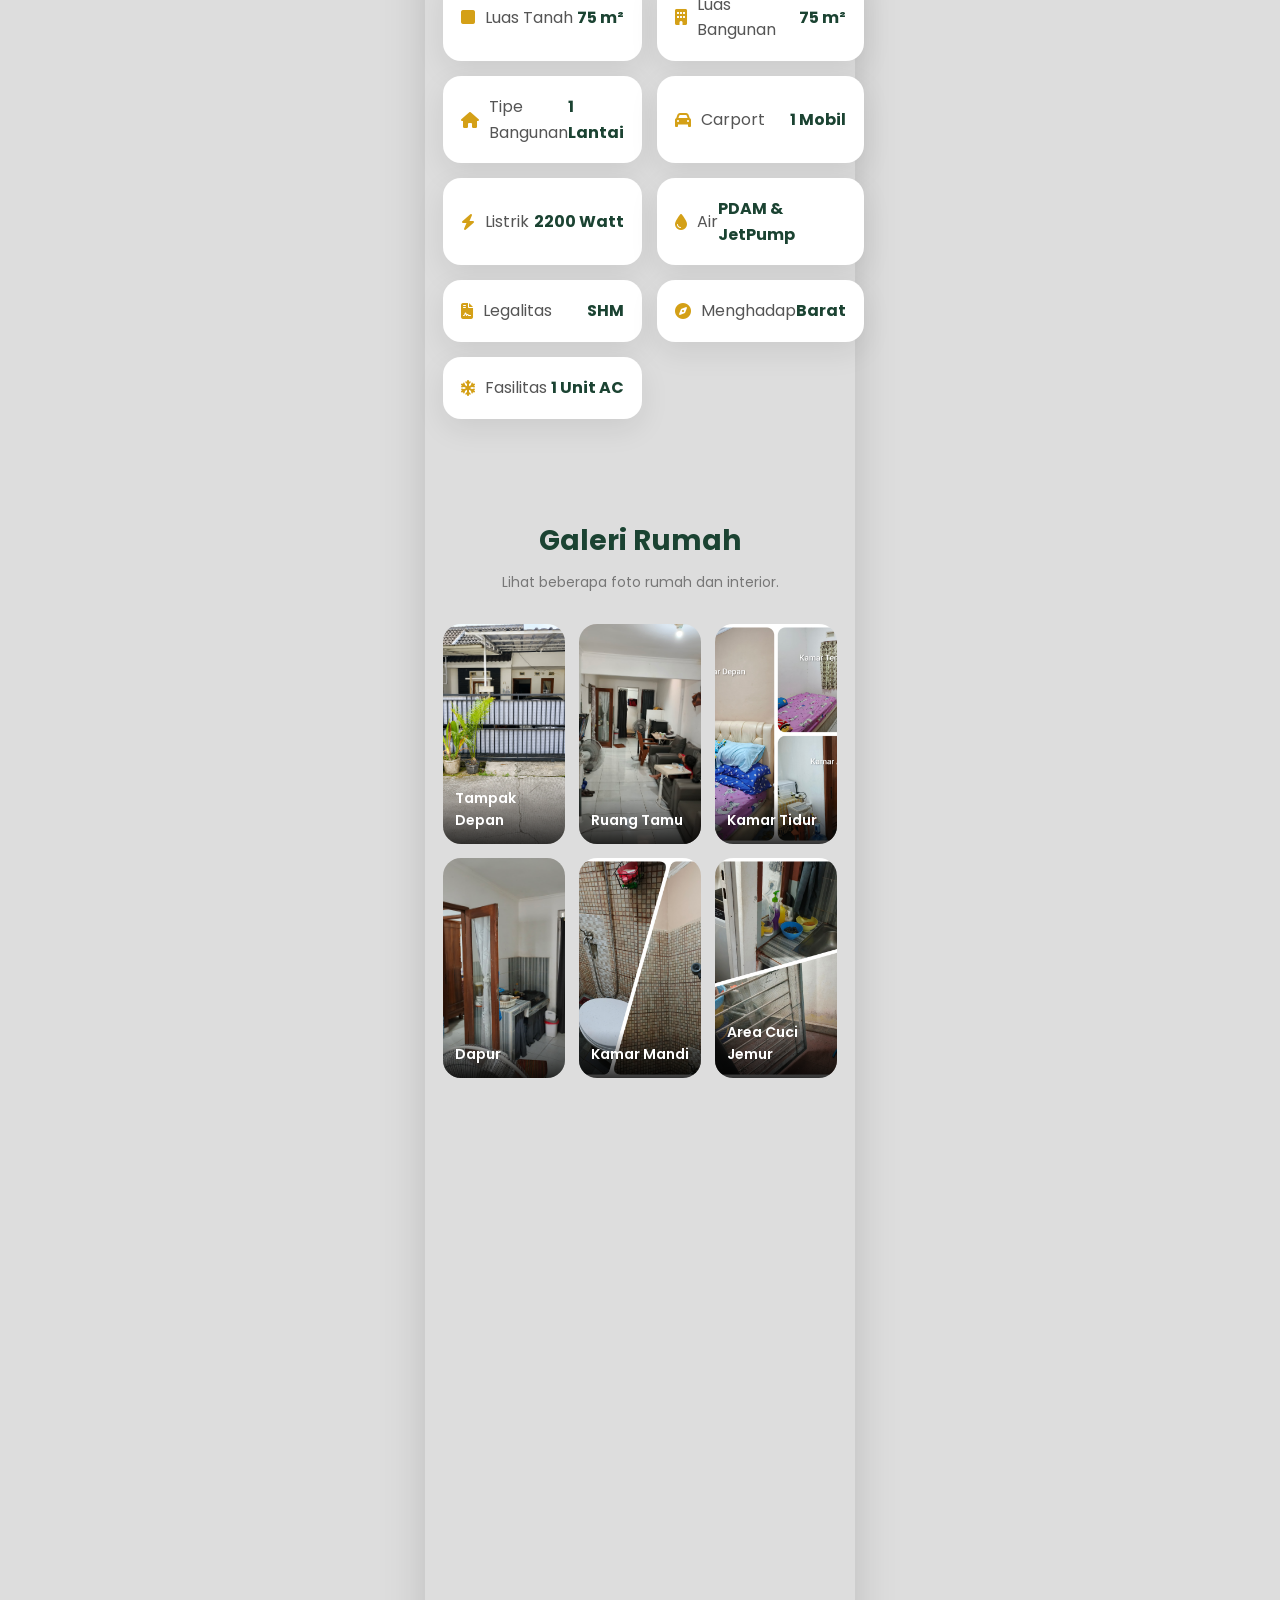
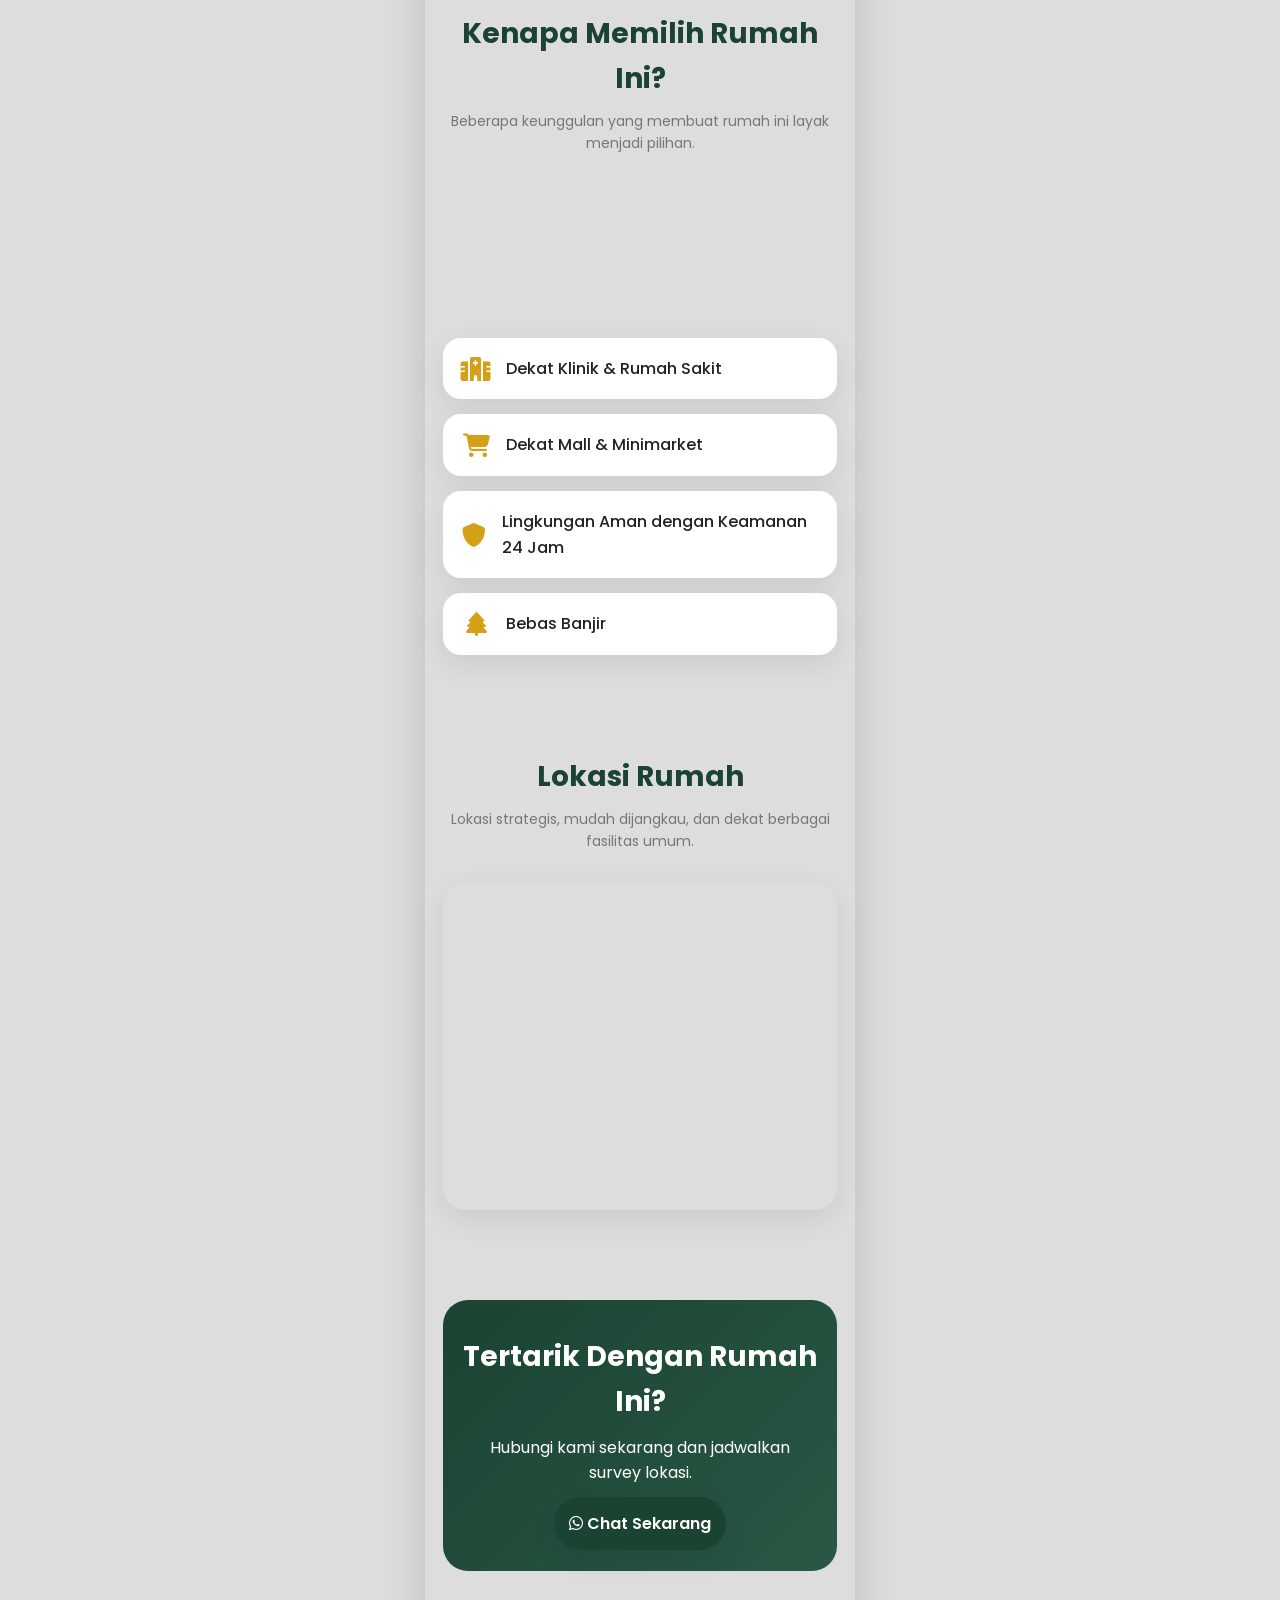
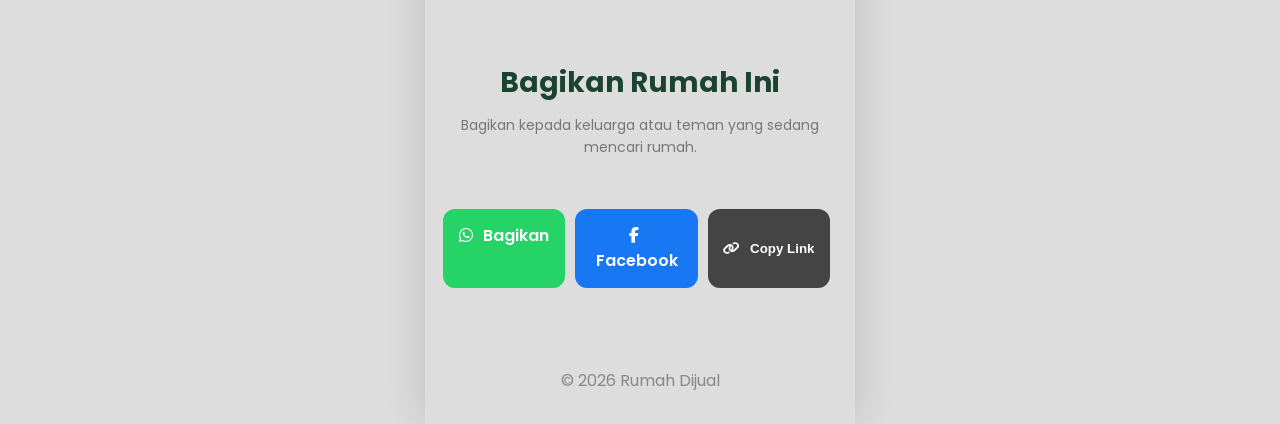
==== commit 28210b6f: "Modify Open Graph and description meta tags Updated the Open Graph description meta tag to reflect n" ====
--- a/index.html
+++ b/index.html
@@ -15,7 +15,7 @@
 <meta property="og:type" content="website">
 <meta property="og:url" content="https://rontob.github.io/rumah-cires-f3-24/">
 <meta property="og:title" content="Rumah Dijual, Siap Huni, Terawat, 850jt">
-<meta property="og:description" content="Rumah Dijual, Siap Huni, Terawat, 850jt, di Cinere Residence, luas 75m².">
+
 <meta property="og:image" content="https://rontob.github.io/rumah-cires-f3-24/images/cover.jpg">
 <meta property="og:image:secure_url" content="https://rontob.github.io/rumah-cires-f3-24/images/cover.jpg">
 <meta property="og:image:type" content="image/jpeg">
@@ -39,9 +39,8 @@
 <link rel="icon" type="image/png" href="images/logo.png">
     
 
-    <meta name="description"
-        content="Rumah dijual siap huni dengan lokasi strategis, SHM, bisa KPR, dekat sekolah, rumah sakit dan pusat perbelanjaan.">
-
+<meta name="description"
+content="Rumah dijual di Cinere Residence Depok. SHM, 3 kamar tidur, luas tanah 75 m², siap huni, harga Rp850 juta, dekat Tol Limo dan Sawangan.">
     <meta name="theme-color"
         content="#1B4332">
 
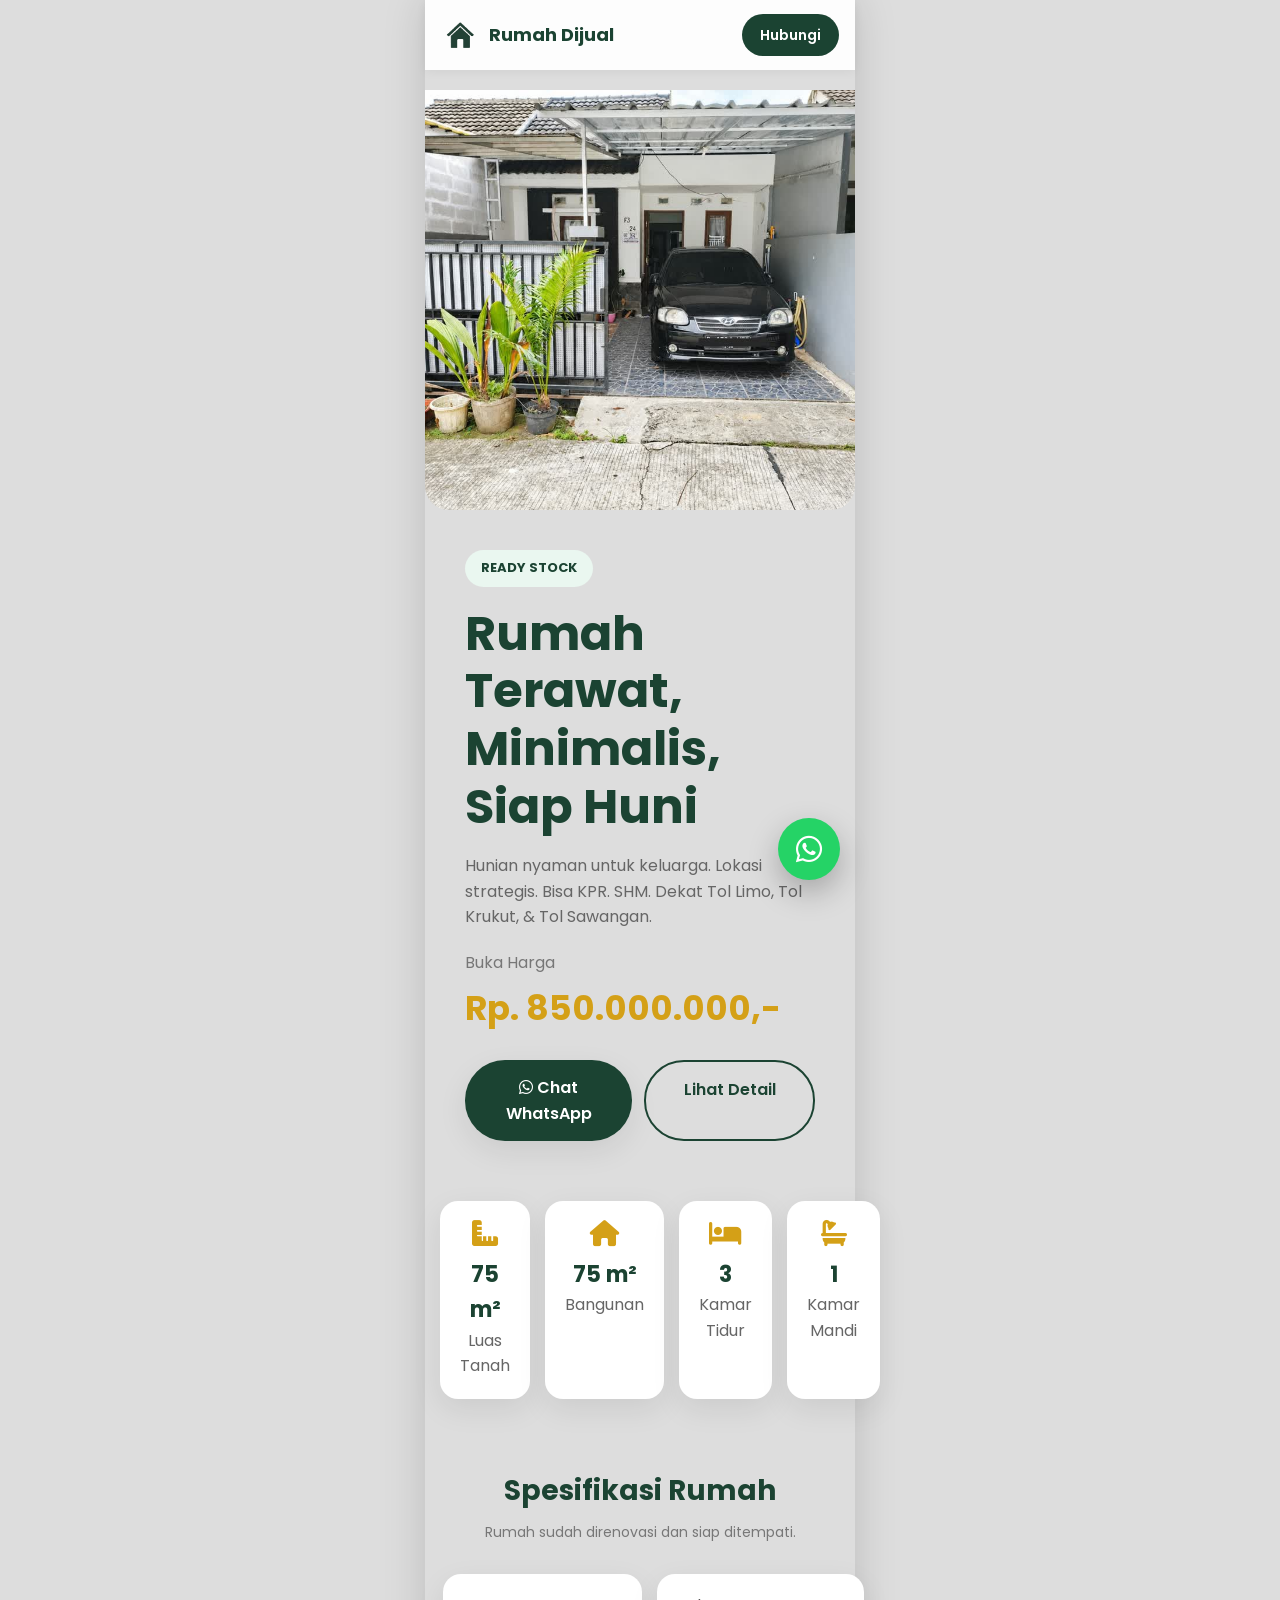
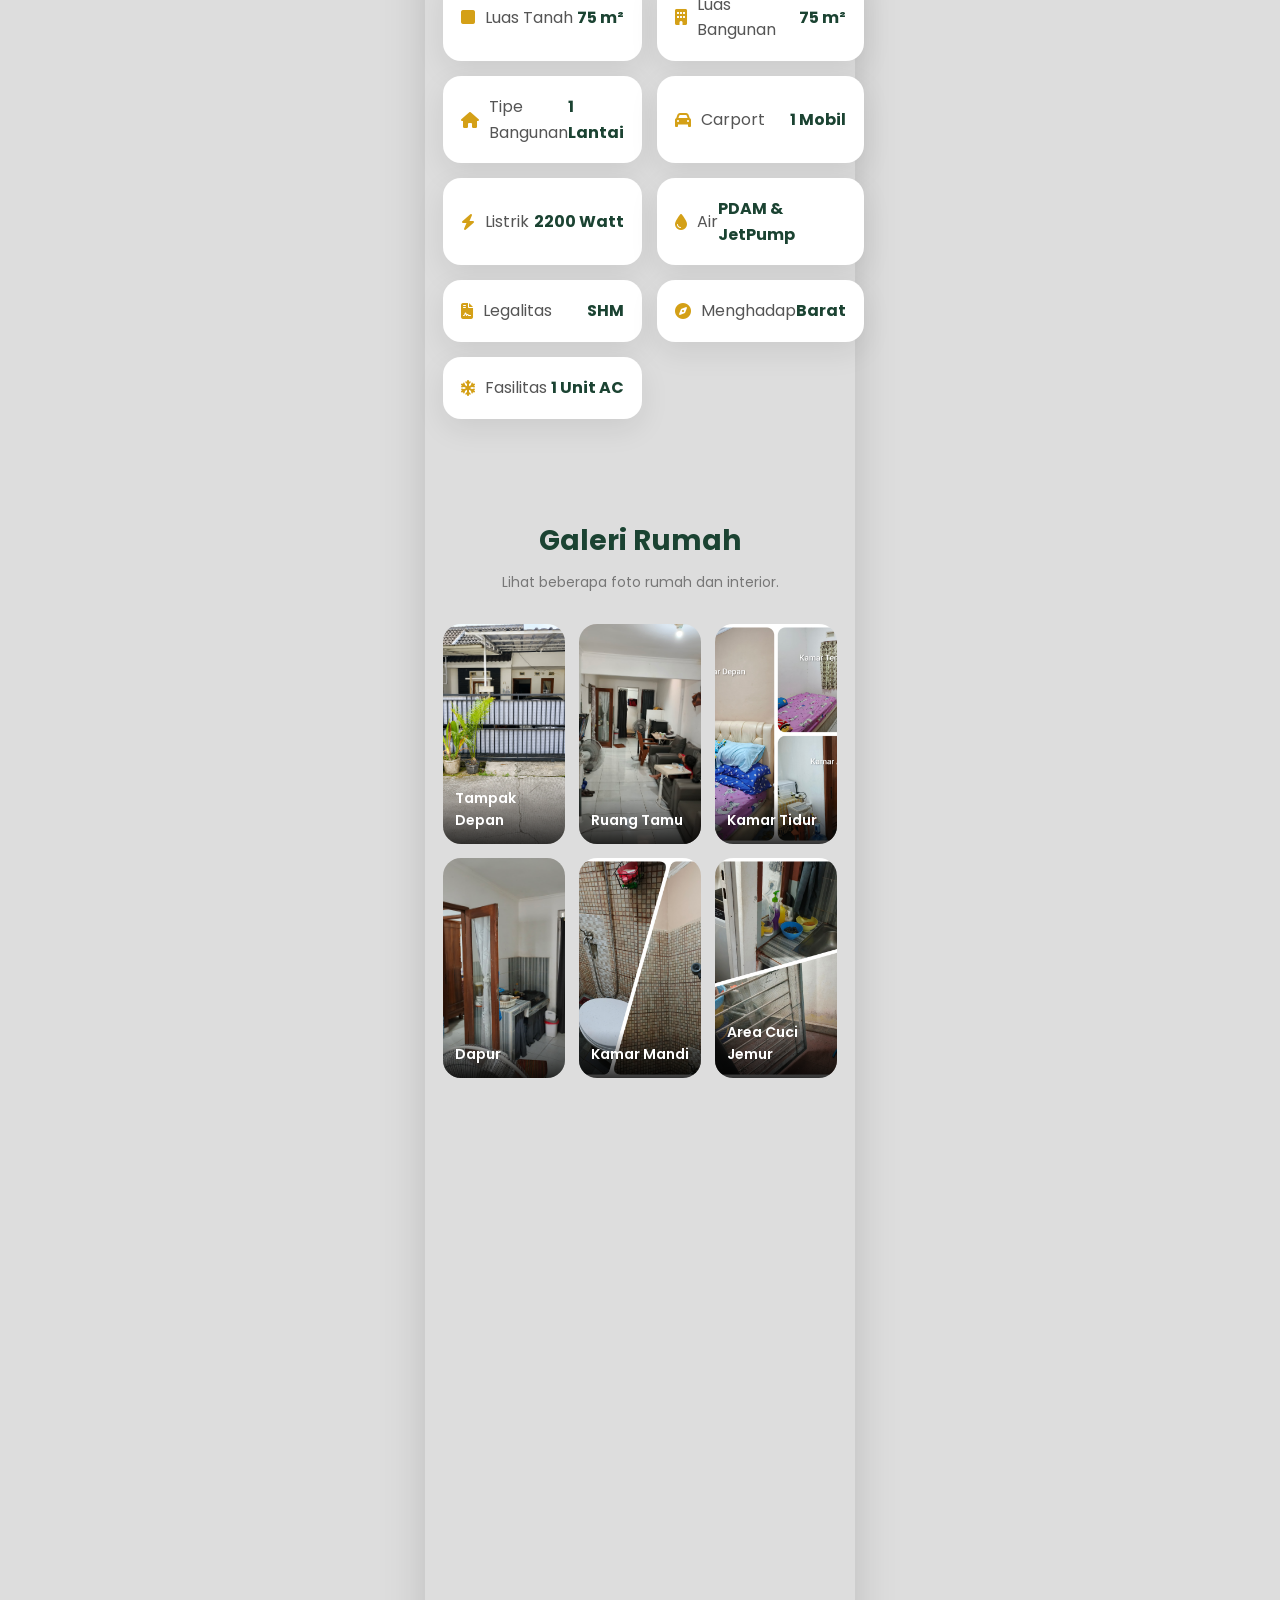
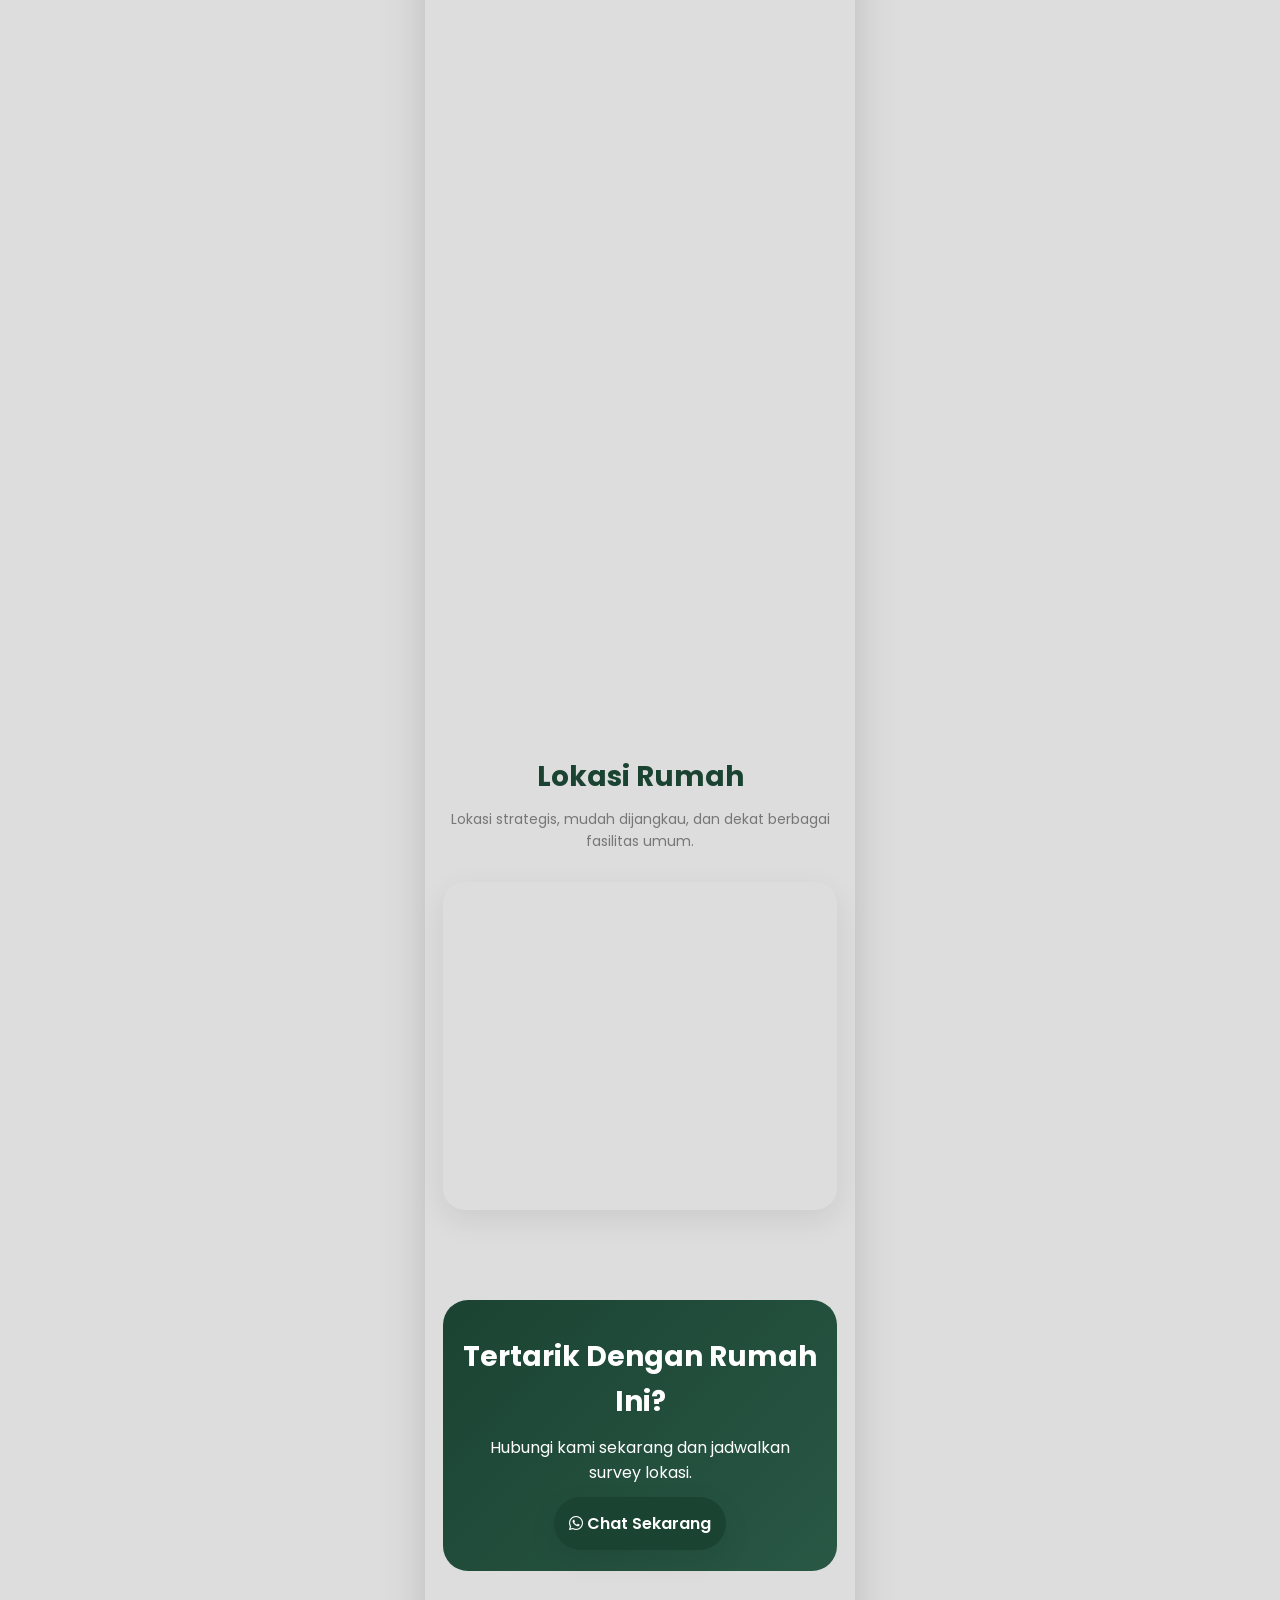
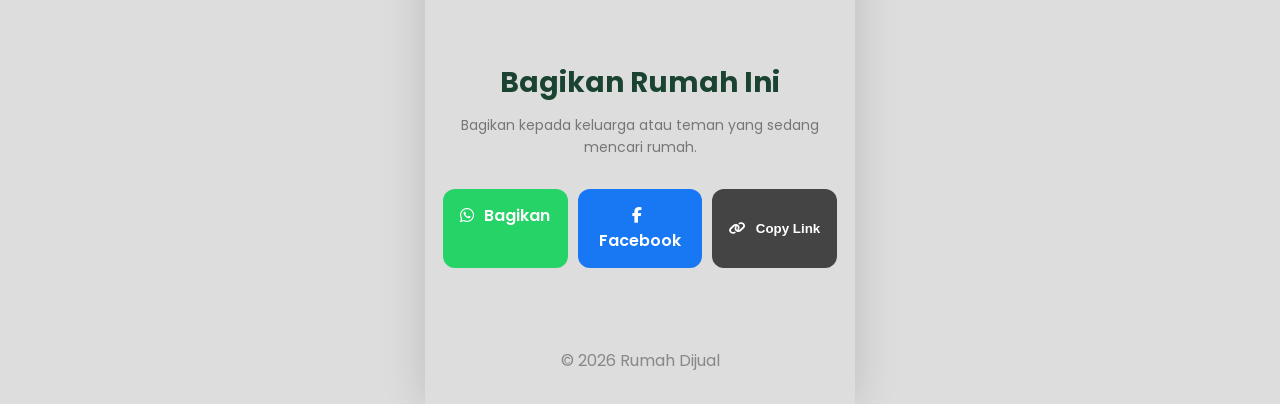
==== commit ce108532: "Update index.html" ====
--- a/index.html
+++ b/index.html
@@ -15,7 +15,8 @@
 <meta property="og:type" content="website">
 <meta property="og:url" content="https://rontob.github.io/rumah-cires-f3-24/">
 <meta property="og:title" content="Rumah Dijual, Siap Huni, Terawat, 850jt">
-
+<meta property="og:description"
+content="Rumah dijual siap huni di Cinere Residence Depok. SHM, 3 kamar tidur, luas tanah 75 m², harga Rp850 juta.">
 <meta property="og:image" content="https://rontob.github.io/rumah-cires-f3-24/images/cover.jpg">
 <meta property="og:image:secure_url" content="https://rontob.github.io/rumah-cires-f3-24/images/cover.jpg">
 <meta property="og:image:type" content="image/jpeg">
@@ -78,8 +79,7 @@
 
 <div class="logo">
 
-<img src="images/logo.png"
-     alt="Logo">
+<img src="images/logo.png" alt="Logo" loading="lazy">
 
 <span>Rumah Dijual</span>
 
@@ -632,7 +632,7 @@
     </div>
 
     <div class="share-buttons">
-        <div class="share-buttons">
+    
 
     <a href="#" id="shareWhatsapp" class="share-btn whatsapp">
         <i class="fab fa-whatsapp"></i>
@@ -651,7 +651,7 @@
  </div>
 
     </section>
-</div>
+
 
 <!-- ========================= -->
 <!-- FOOTER -->
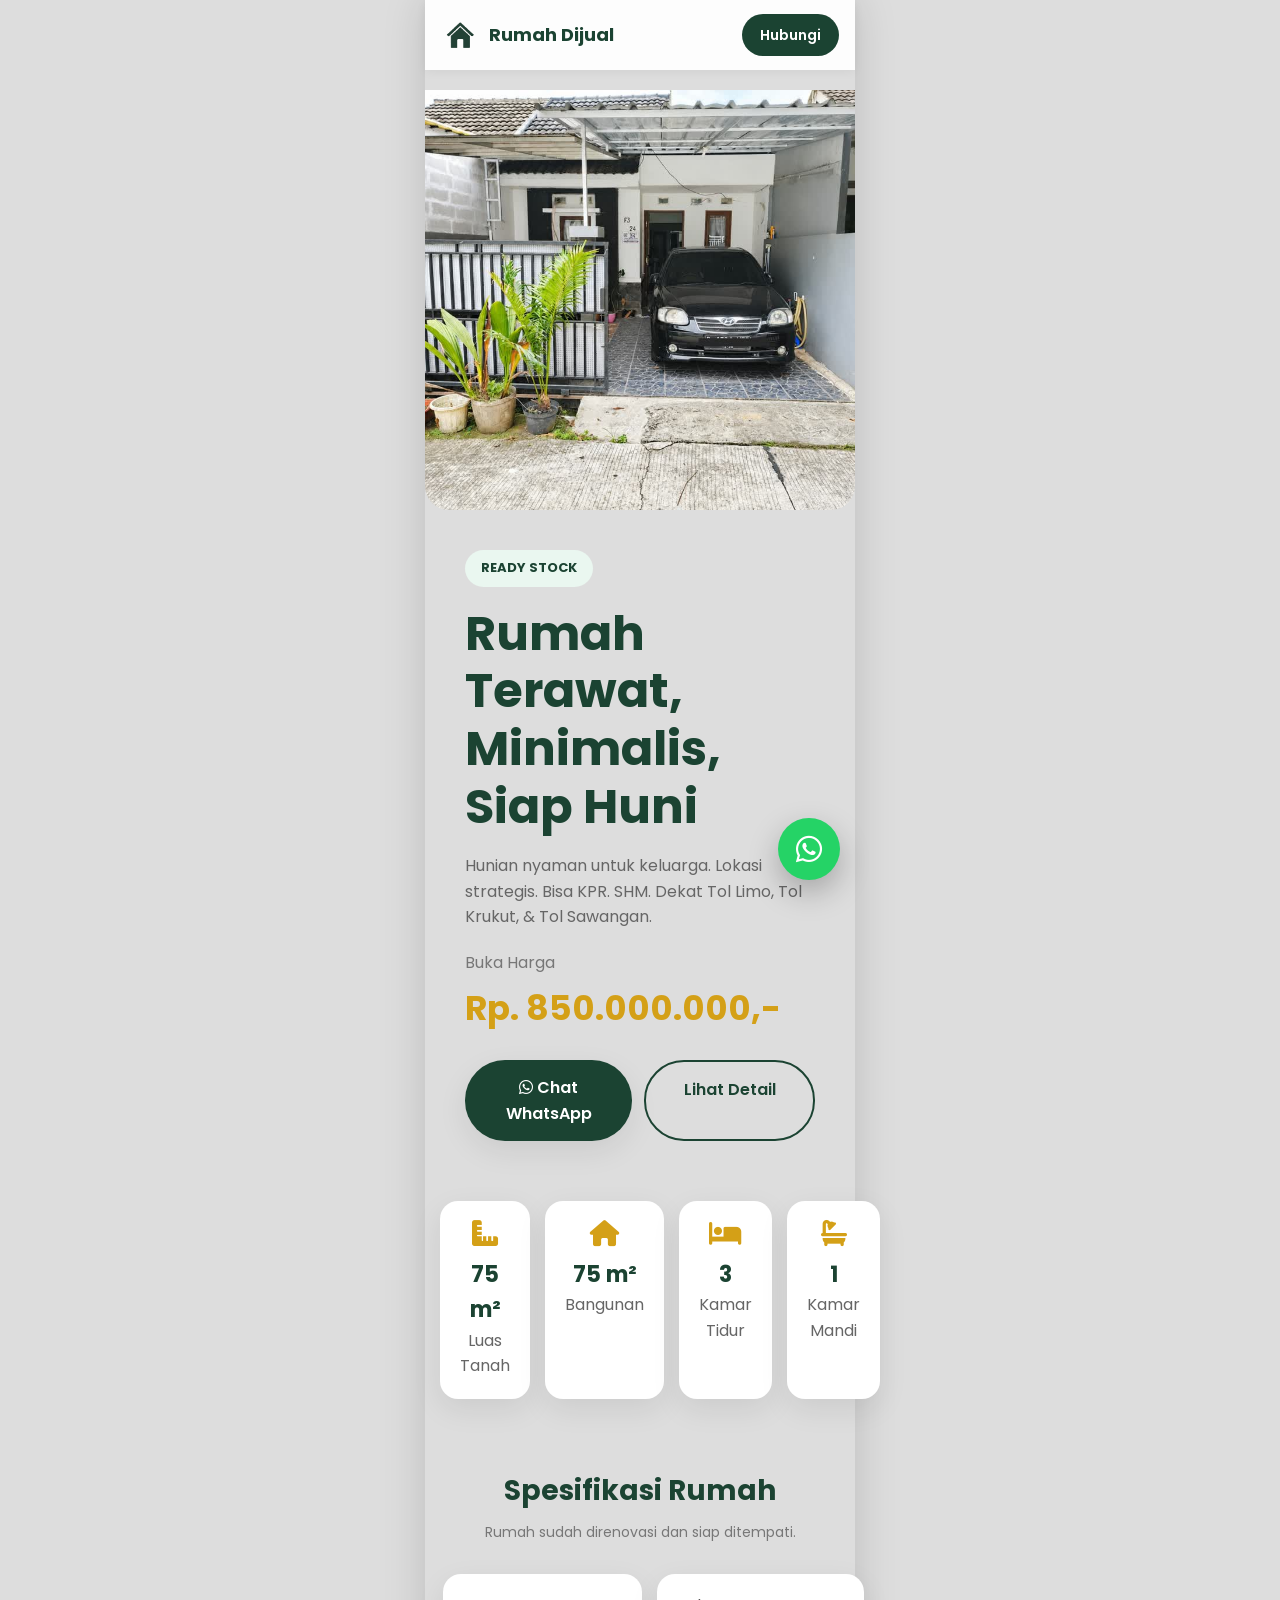
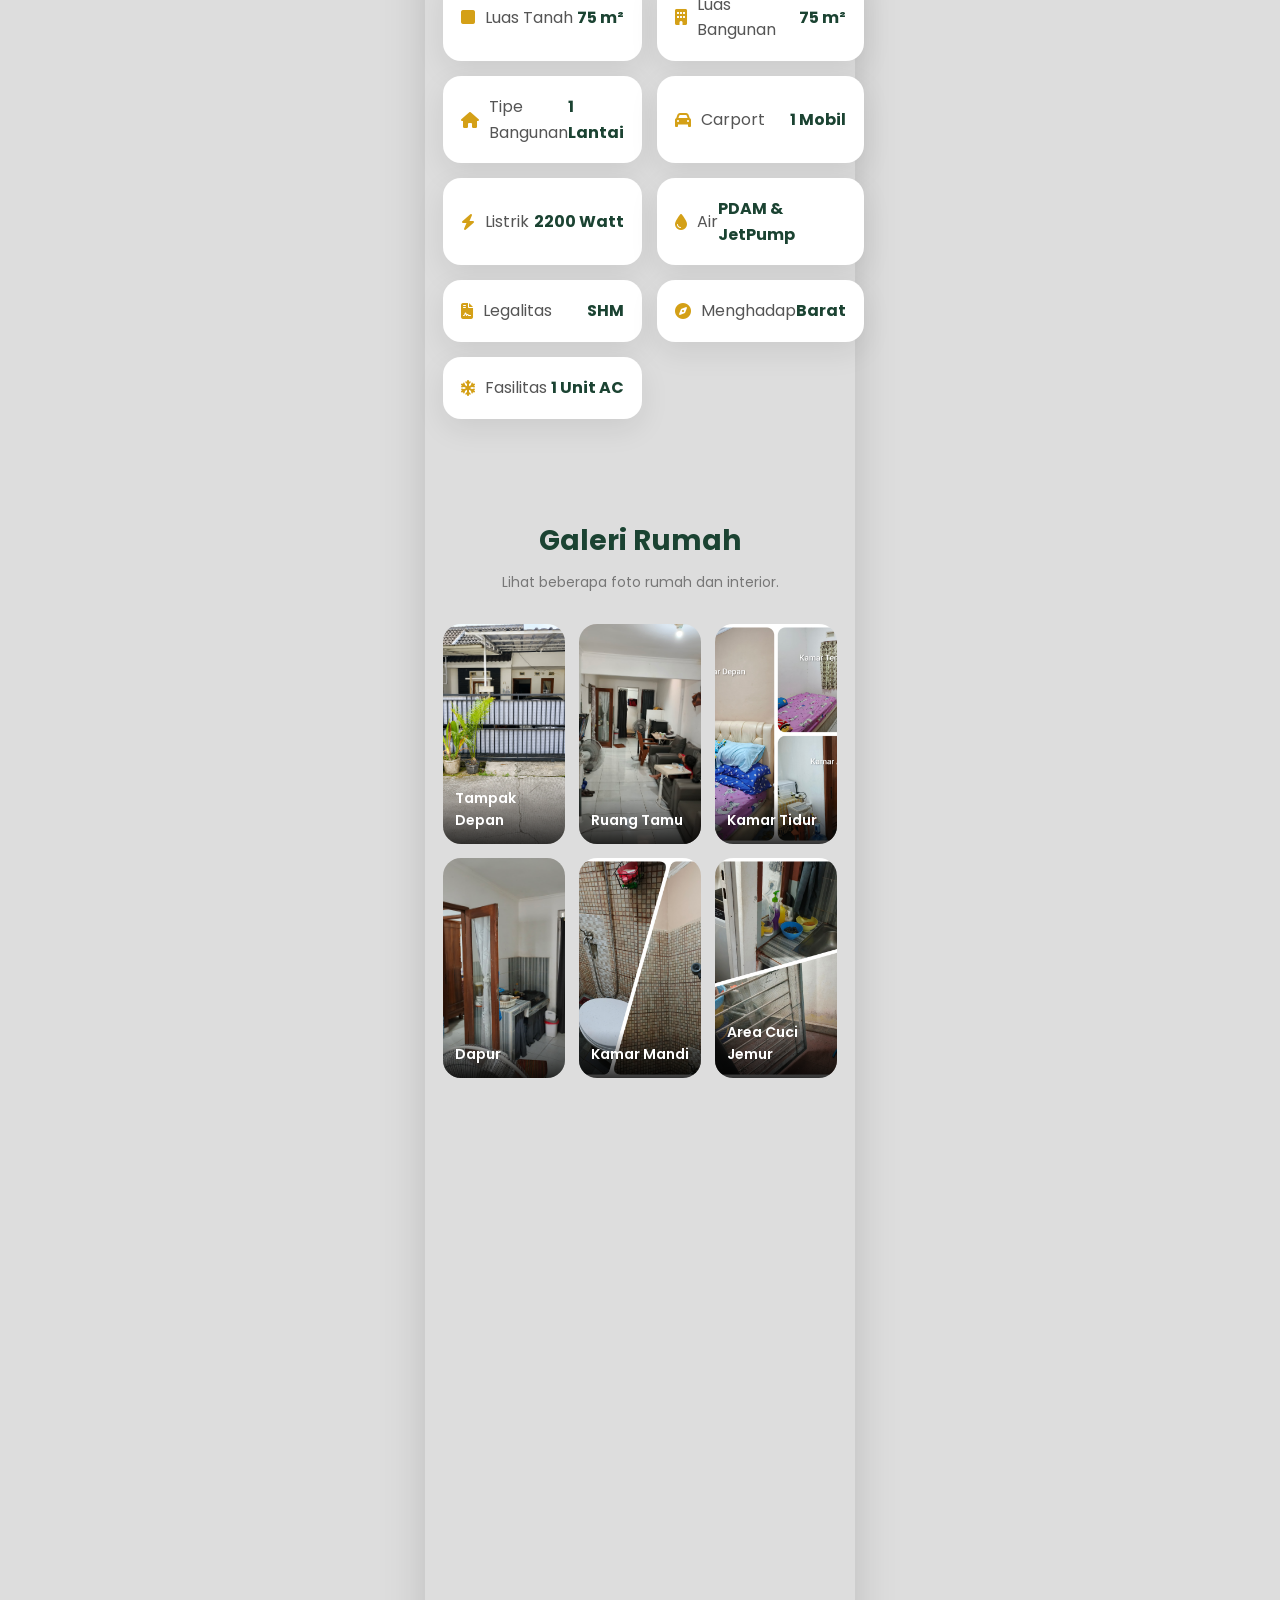
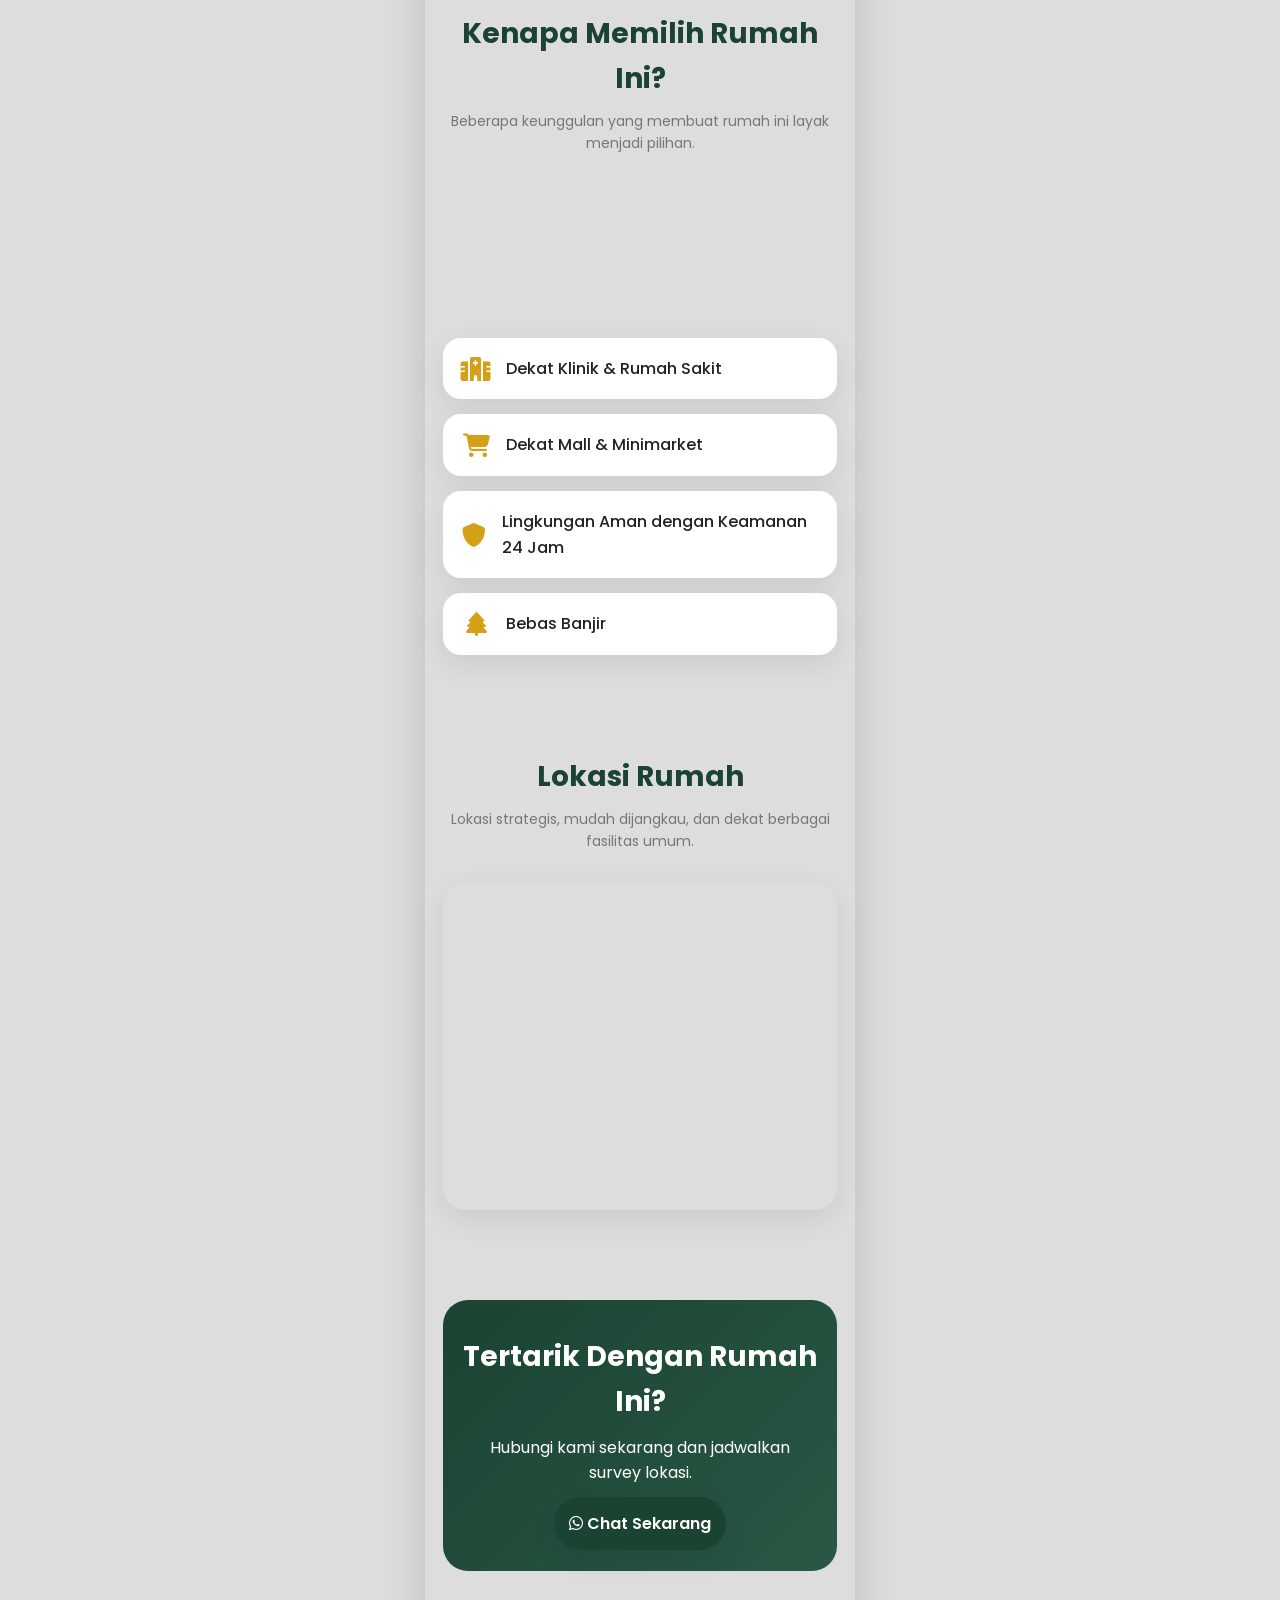
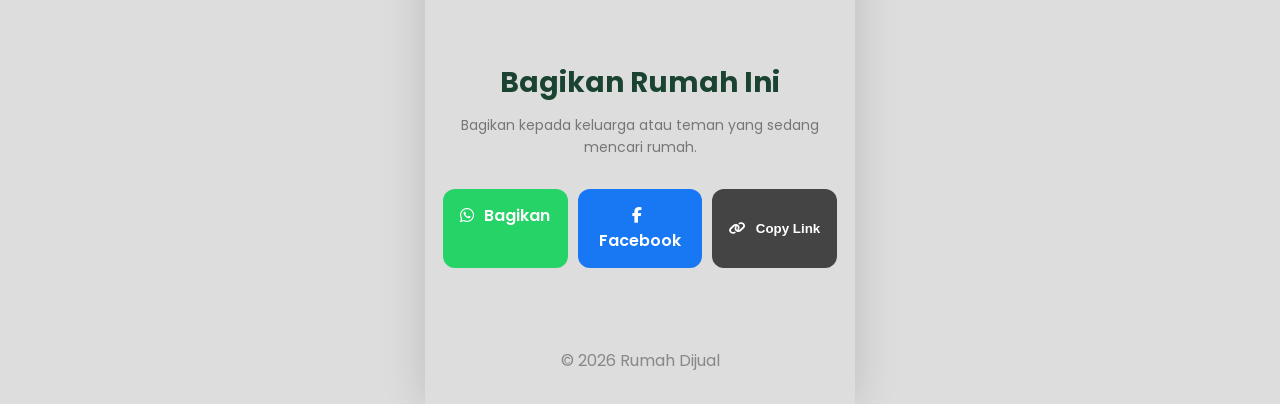
==== commit 1be9baf4: "Update index.html" ====
--- a/index.html
+++ b/index.html
@@ -17,7 +17,7 @@
 <meta property="og:title" content="Rumah Dijual, Siap Huni, Terawat, 850jt">
 <meta property="og:description"
 content="Rumah dijual siap huni di Cinere Residence Depok. SHM, 3 kamar tidur, luas tanah 75 m², harga Rp850 juta.">
-<meta property="og:image" content="https://rontob.github.io/rumah-cires-f3-24/images/cover.jpg">
+<meta property="og:image" content="images/cover.jpg">
 <meta property="og:image:secure_url" content="https://rontob.github.io/rumah-cires-f3-24/images/cover.jpg">
 <meta property="og:image:type" content="image/jpeg">
 <meta property="og:site_name" content="Rumah Dijual, Siap Huni, Terawat, 850jt">
@@ -28,22 +28,16 @@
 <meta name="twitter:url" content="https://rontob.github.io/rumah-cires-f3-24/">
 <meta name="twitter:title" content="Rumah Dijual, Siap Huni, Terawat, 850jt, di Cinere Residence, luas 75m².">
 <meta name="twitter:description" content="Rumah Dijual, Siap Huni, Terawat, 850jt, di Cinere Residence, luas 75m²..">
-<meta name="twitter:image" content="https://rontob.github.io/rumah-cires-f3-24/images/cover.jpg">
+<meta name="twitter:image" content="images/cover.jpg">
 
 <!-- Additional SEO -->
 <meta name="keywords" content="rumah dijual Cinere Residence, rumah dijual Cinere, rumah siap huni, rumah SHM, rumah dekat tol Cinere, rumah Depok, rumah Limo, rumah Meruyung">
 <meta name="author" content="Ronald 083897906925">
 <meta name="robots" content="index, follow">
-
 <link rel="canonical" href="https://rontob.github.io/rumah-cires-f3-24/">
-
 <link rel="icon" type="image/png" href="images/logo.png">
-    
-
-<meta name="description"
-content="Rumah dijual di Cinere Residence Depok. SHM, 3 kamar tidur, luas tanah 75 m², siap huni, harga Rp850 juta, dekat Tol Limo dan Sawangan.">
-    <meta name="theme-color"
-        content="#1B4332">
+<meta name="description" content="Rumah dijual di Cinere Residence Depok. SHM, 3 kamar tidur, luas tanah 75 m², siap huni, harga Rp850 juta, dekat Tol Limo dan Sawangan.">
+<meta name="theme-color" content="#1B4332">
 
     <!-- Google Font -->
 
@@ -506,7 +500,7 @@
     <div class="video-box">
 
         <iframe
-            src="https://www.youtube.com/embed/VIDEO_ID"
+            src="https://www.youtube.com/embed/xAXEbDrB3Ps"
             title="Video Rumah"
             loading="lazy"
             allowfullscreen>
@@ -619,7 +613,7 @@
 
 </section>
     
-    <!-- ========================= -->
+<!-- ========================= -->
 <!-- SHARE -->
 <!-- ========================= -->
 
